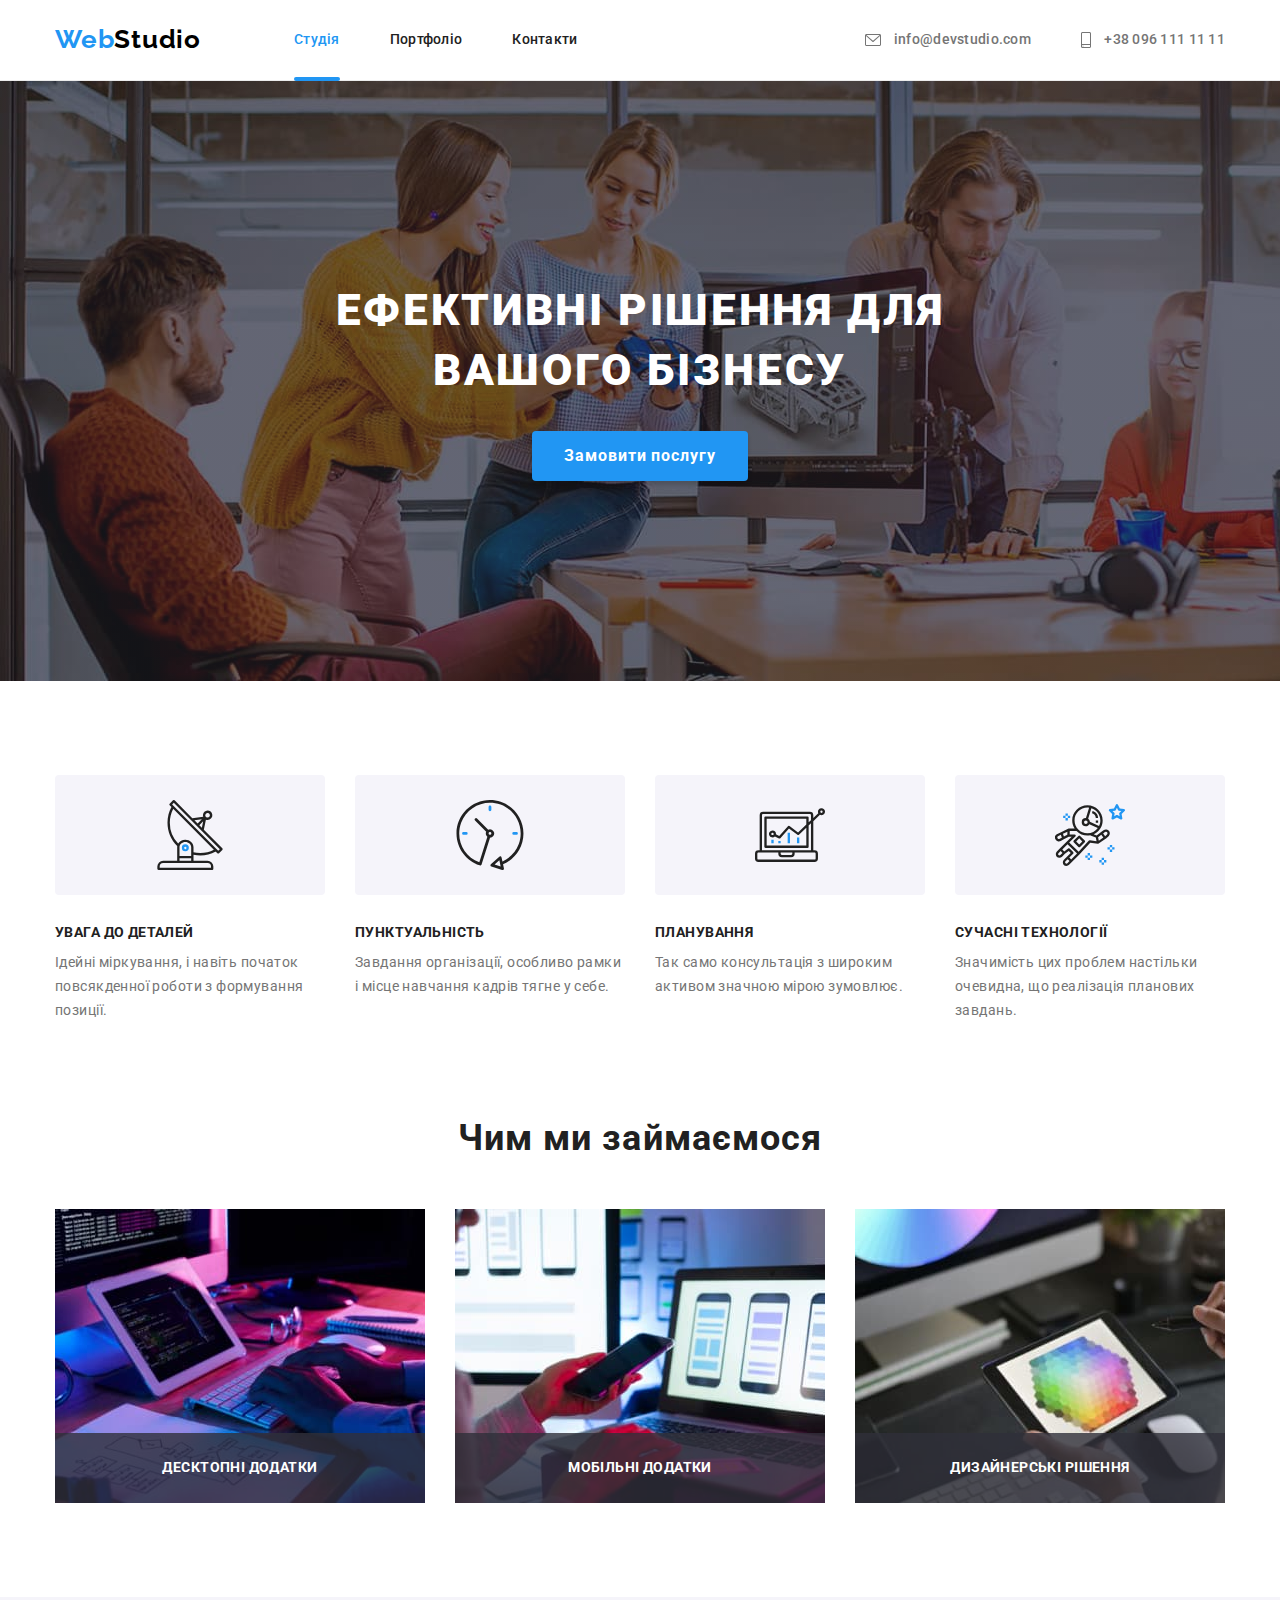
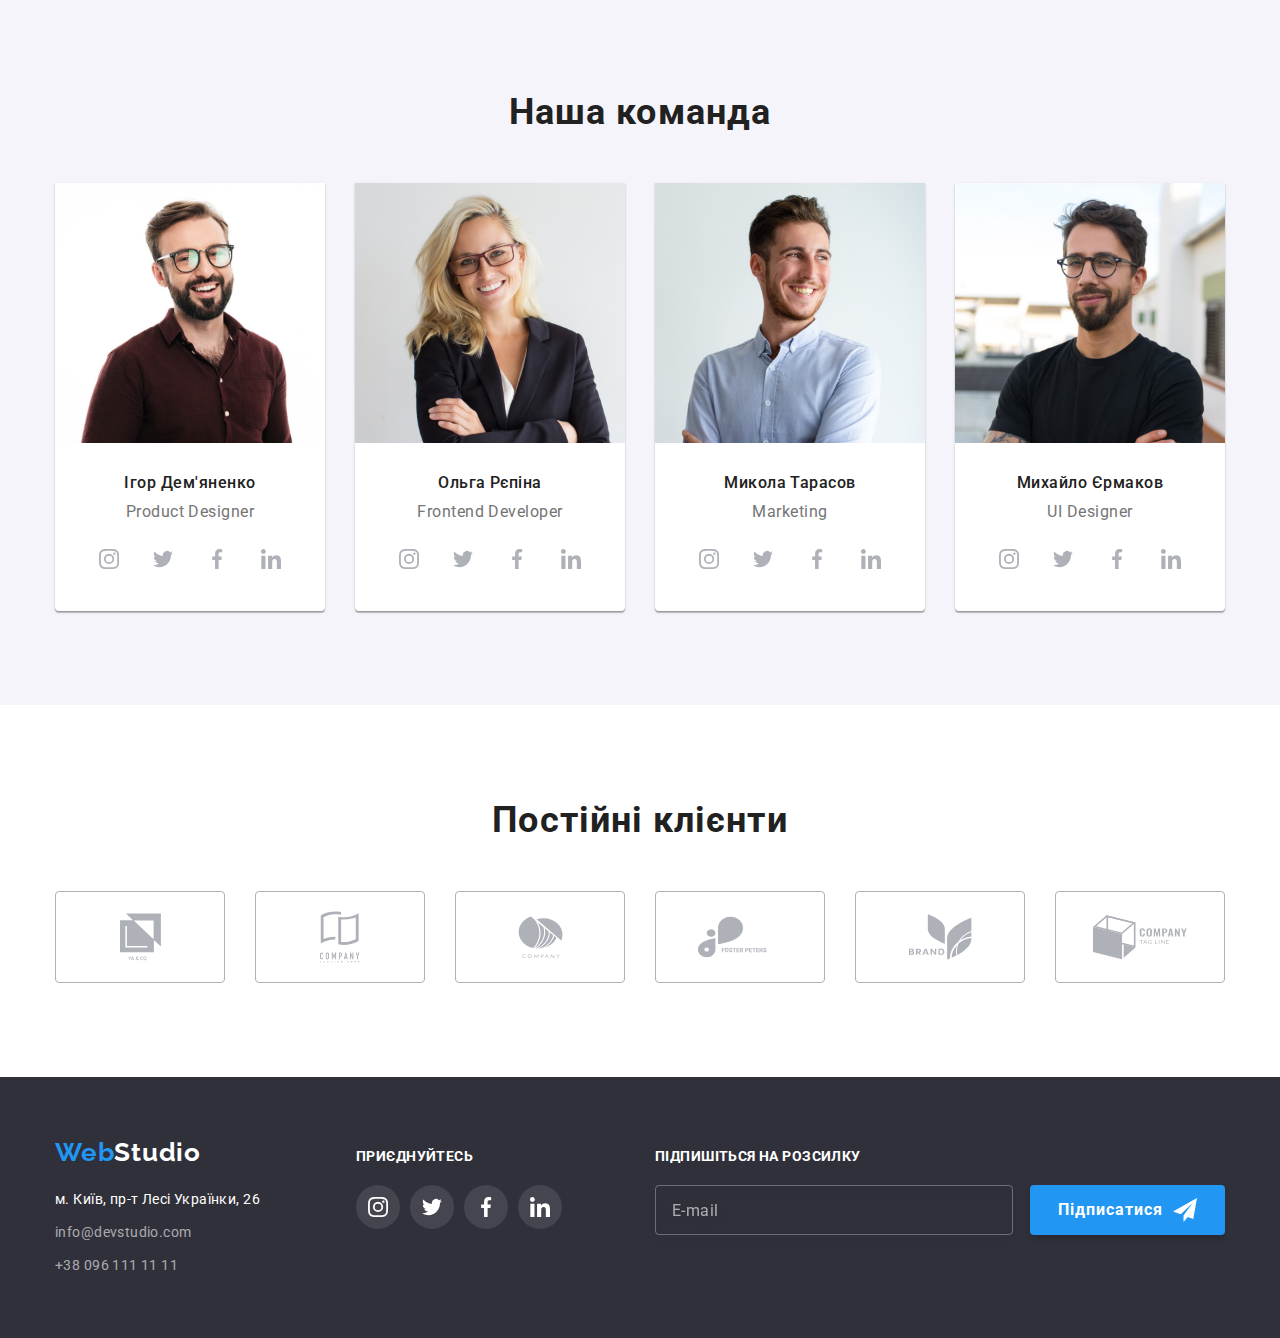
==== index.html @ 767d123f "change html and css with bem" ====
<!DOCTYPE html>
<html lang="uk">

<head>
    <meta charset="UTF-8">
    <meta http-equiv="X-UA-Compatible" content="IE=edge">
    <meta name="viewport" content="width=device-width, initial-scale=1.0">
    <title>WebStudio</title>
    <link rel="preconnect" href="https://fonts.googleapis.com">
    <link rel="preconnect" href="https://fonts.gstatic.com" crossorigin>
    <link href="https://fonts.googleapis.com/css2?family=Raleway:wght@700&family=Roboto:wght@400;500;700;900&display=swap"
        rel="stylesheet">
    <link rel="stylesheet" href="https://cdnjs.cloudflare.com/ajax/libs/modern-normalize/1.1.0/modern-normalize.css">
    <link rel="stylesheet" href="./css/styles.css">

</head>

<body>
    <header class="header">
        <div class="container conteiner--nav">
            <!--Логотип та інша навігація-->
            <nav class="site-nav">
                <a class="logo logo--header" href="./index.html"><span class="logo__part">Web</span>Studio</a>
                <ul class="site-nav__list">
                    <li class="site-nav__item"><a class="site-nav__link current" href="./index.html">Студія</a></li>
                    <li class="site-nav__item"><a class="site-nav__link" href="./portfolio.html">Портфоліо</a></li>
                    <li class="site-nav__item"><a class="site-nav__link" href="#">Контакти</a></li>
                </ul>
            </nav>
            <!--Контакти-->
            <ul class="contacts">
                <li class="contacts__item">
                    <a class="contacts__link" href="mailto:info@devstudio.com">
                        <svg class="contacts__icon" width="16" height="12">
                            <use href="./images/icons.svg#icon-envelope"></use>
                        </svg>
                        info@devstudio.com
                    </a>
                </li>
                <li class="contacts__item">
                    <a class="contacts__link" href="tel:+380961111111">
                        <svg class="contacts__icon" width="10px" height="16px">
                            <use href="./images/icons.svg#icon-smartphone"></use>
                        </svg>
                        +38 096 111 11 11
                    </a>
                </li>
            </ul>
        </div>
    </header>
    <main>
        <!--Герой-->
        <div class="overlay">
            <section class="section section--hero">
                <h1 class="hero__title">Ефективні рішення для вашого бізнесу</h1>
                <button class="button" type="button" data-modal-open>Замовити послугу</button>
            </section>
        </div>
        <!--Переваги компанії-->
        <section class="section section--feature">
            <!--Заголовок секції приховати в CSS-->
            <div class="container">
                <h2 class="visually-hidden">Переваги компанії</h2>
                <ul class="feature__list">
                    <li class="feature__item">
                        <div class="feature__icon">
                            <svg width="70" height="70">
                                <use href="./images/icons.svg#icon-antenna"></use>
                            </svg>
                        </div>
                        <div class="feature__content">
                            <h3 class="feature__title">УВАГА ДО ДЕТАЛЕЙ</h3>
                            <p class="feature__discription">Ідейні міркування, і навіть початок повсякденної роботи з формування позиції.</p>
                        </div>
                    </li>
                    <li class="feature__item">
                        <div class="feature__icon">
                            <svg width="70" height="70">
                                <use href="./images/icons.svg#icon-clock"></use>
                            </svg>
                        </div>
                        <div class="feature__content">
                            <h3 class="feature__title">ПУНКТУАЛЬНІСТЬ</h3>
                            <p class="feature__discription">Завдання організації, особливо рамки і місце навчання кадрів тягне у себе.</p>
                        </div>
                    </li>
                    <li class="feature__item">
                        <div class="feature__icon">
                            <svg width="70" height="70">
                                <use href="./images/icons.svg#icon-diagram"></use>
                            </svg>
                        </div>
                        <div class="feature__content">
                            <h3 class="feature__title">ПЛАНУВАННЯ</h3>
                            <p class="feature__discription">Так само консультація з широким активом значною мірою зумовлює.</p>
                        </div>
                    </li>
                    <li class="feature__item">
                        <div class="feature__icon">
                            <svg width="70" height="70">
                                <use href="./images/icons.svg#icon-astronaut"></use>
                            </svg>
                        </div>
                        <div class="feature__content">
                            <h3 class="feature__title">СУЧАСНІ ТЕХНОЛОГІЇ</h3>
                            <p class="feature__discription">Значимість цих проблем настільки очевидна, що реалізація планових завдань.</p>
                        </div>
                    </li>
                </ul> 
            </div>
        </section>
        <!--Чим ми займаємося-->
        <section class="section section--work">
            <div class="container">
                <h2 class="work__title">Чим ми займаємося</h2>
                <ul class="work__list">
                    <li class="work__item">
                        <div class="work__thumb">
                            <img src="./images/desktop.jpg" alt="Екран компьютера" width="370">
                            <p class="work__about">Десктопні додатки</p>
                        </div>   
                    </li>
                    <li class="work__item">
                        <div class="work__thumb">
                            <img src="./images/mobilescreen.jpg" alt="Екрани мобільних телефонів" width="370">
                            <p class="work__about">Мобільні додатки</p>
                        </div>
                    </li>
                    <li class="work__item">
                        <div class="work__thumb">
                            <img src="./images/colorscreen.jpg" alt="Палітра кольорів на екрані" width="370">
                            <p class="work__about">Дизайнерські рішення</p>
                        </div>
                    </li>
                </ul>
            </div>
        </section>
        <!--Наша команда-->
        <section class="section section--team">
            <div class="container">
                <h2 class="team__title">Наша команда</h2>
                <ul class="team__list">
                    <li class="team__item">
                        <img src="./images/photo1.jpg" alt="Фото дизайнера продукту Ігоря Дем'яненка" width="270">
                        <div class="team__wrapper">
                            <h3 class="team__name">Ігор Дем'яненко</h3>
                            <p class="team__position" lang="en">Product Designer</p>
                            <ul class="icon__list">
                                <li>
                                    <a class="icon__network" href="#" target="_blank" rel="noopener nofollow noreferrer" aria-label="Інстаграм">
                                        <svg width="20" height="20">
                                            <use href="./images/icons.svg#icon-instagram"></use>
                                        </svg>
                                    </a>
                                </li>
                                <li>
                                    <a class="icon__network" href="#" target="_blank" rel="noopener nofollow noreferrer" aria-label="Твітер">
                                        <svg width="20" height="20">
                                            <use href="./images/icons.svg#icon-twitter"></use>
                                        </svg>
                                    </a>
                                </li>
                                <li>
                                    <a class="icon__network" href="#" target="_blank" rel="noopener nofollow noreferrer" aria-label="Фейсбук">
                                        <svg width="20" height="20">
                                            <use href="./images/icons.svg#icon-facebook"></use>
                                        </svg>
                                    </a>
                                </li>
                                <li>
                                    <a class="icon__network" href="#" target="_blank" rel="noopener nofollow noreferrer" aria-label="Лінкедін">
                                        <svg width="20" height="20">
                                            <use href="./images/icons.svg#icon-linkedin"></use>
                                        </svg>
                                    </a>
                                </li>
                            </ul>
                        </div>
                    </li>
                    <li class="team__item">
                        <img src="./images/photo2.jpg" alt="Фото фронтенд розробника Ольги Рєпіної " width="270">
                        <div class="team__wrapper">
                            <h3 class="team__name">Ольга Рєпіна</h3>
                            <p class="team__position" lang="en">Frontend Developer</p>
                            <ul class="icon__list">
                                <li>
                                    <a class="icon__network" href="#" target="_blank" rel="noopener nofollow noreferrer" aria-label="Інстаграм">
                                        <svg width="20" height="20">
                                            <use href="./images/icons.svg#icon-instagram"></use>
                                        </svg>
                                    </a>
                                </li>
                                <li>
                                    <a class="icon__network" href="#" target="_blank" rel="noopener nofollow noreferrer" aria-label="Твітер">
                                        <svg width="20" height="20">
                                            <use href="./images/icons.svg#icon-twitter"></use>
                                        </svg>
                                    </a>
                                </li>
                                <li>
                                    <a class="icon__network" href="#" target="_blank" rel="noopener nofollow noreferrer" aria-label="Фейсбук">
                                        <svg width="20" height="20">
                                            <use href="./images/icons.svg#icon-facebook"></use>
                                        </svg>
                                    </a>
                                </li>
                                <li>
                                    <a class="icon__network" href="#" target="_blank" rel="noopener nofollow noreferrer" aria-label="Лінкедін">
                                        <svg width="20" height="20">
                                            <use href="./images/icons.svg#icon-linkedin"></use>
                                        </svg>
                                    </a>
                                </li>
                            </ul>
                        </div>
                    </li>
                    <li class="team__item">
                        <img src="./images/photo3.jpg" alt="Фото спеціаліста з маркетингу Миколи Тарасова" width="270">
                        <div class="team__wrapper">
                            <h3 class="team__name">Микола Тарасов</h3>
                            <p class="team__position" lang="en">Marketing</p>
                            <ul class="icon__list">
                                <li>
                                    <a class="icon__network" href="#" target="_blank" rel="noopener nofollow noreferrer" aria-label="Інстаграм">
                                        <svg width="20" height="20">
                                            <use href="./images/icons.svg#icon-instagram"></use>
                                        </svg>
                                    </a>
                                </li>
                                <li>
                                    <a class="icon__network" href="#" target="_blank" rel="noopener nofollow noreferrer" aria-label="Твітер">
                                        <svg width="20" height="20">
                                            <use href="./images/icons.svg#icon-twitter"></use>
                                        </svg>
                                    </a>
                                </li>
                                <li>
                                    <a class="icon__network" href="#" target="_blank" rel="noopener nofollow noreferrer" aria-label="Фейсбук">
                                        <svg width="20" height="20">
                                            <use href="./images/icons.svg#icon-facebook"></use>
                                        </svg>
                                    </a>
                                </li>
                                <li>
                                    <a class="icon__network" href="#" target="_blank" rel="noopener nofollow noreferrer" aria-label="Лінкедін">
                                        <svg width="20" height="20">
                                            <use href="./images/icons.svg#icon-linkedin"></use>
                                        </svg>
                                    </a>
                                </li>
                            </ul>
                        </div>
                    </li>
                    <li class="team__item">
                        <img src="./images/photo4.jpg" alt="Фото дизайнера інтерфейсів Михайла Єрмака" width="270">
                        <div class="team__wrapper">
                            <h3 class="team__name">Михайло Єрмаков</h3>
                            <p class="team__position" lang="en">UI Designer</p>
                            <ul class="icon__list">
                                <li>
                                    <a class="icon__network" href="#" target="_blank" rel="noopener nofollow noreferrer" aria-label="Інстаграм">
                                        <svg width="20" height="20">
                                            <use href="./images/icons.svg#icon-instagram"></use>
                                        </svg>
                                    </a>
                                </li>
                                <li>
                                    <a class="icon__network" href="#" target="_blank" rel="noopener nofollow noreferrer" aria-label="Твітер">
                                        <svg width="20" height="20">
                                            <use href="./images/icons.svg#icon-twitter"></use>
                                        </svg>
                                    </a>
                                </li>
                                <li>
                                    <a class="icon__network" href="#" target="_blank" rel="noopener nofollow noreferrer" aria-label="Фейсбук">
                                        <svg width="20" height="20">
                                            <use href="./images/icons.svg#icon-facebook"></use>
                                        </svg>
                                    </a>
                                </li>
                                <li>
                                    <a class="icon__network" href="#" target="_blank" rel="noopener nofollow noreferrer" aria-label="Лінкедін">
                                        <svg width="20" height="20">
                                            <use href="./images/icons.svg#icon-linkedin"></use>
                                        </svg>
                                    </a>
                                </li>
                            </ul>
                        </div>
                    </li>
                </ul>
            </div>
        </section>
        <!-- Постійні клієнти -->
        <section class="section section--clients">
            <div class="container">
                <h2 class="client__title">Постійні клієнти</h2>
                <ul class="client__list">
                    <li class="client__logo">
                        <a class="client__icon" href="#" target="_blank" rel="noopener nofollow noreferrer" aria-label="Посилання на сайт компанії-клієнта">
                            <svg width="41" height="60">
                                <use href="./images/icons.svg#icon-logo1"></use>
                            </svg>
                        </a>
                    </li>
                    <li>
                        <a class="client__icon" href="#" target="_blank" rel="noopener nofollow noreferrer" aria-label="Посилання на сайт компанії-клієнта">
                            <svg width="40" height="60">
                                <use href="./images/icons.svg#icon-logo2"></use>
                            </svg>
                        </a>
                    </li>
                    <li>
                        <a class="client__icon" href="#" target="_blank" rel="noopener nofollow noreferrer" aria-label="Посилання на сайт компанії-клієнта">
                            <svg width="45" height="60">
                                <use href="./images/icons.svg#icon-logo3"></use>
                            </svg>
                        </a>
                    </li>
                    <li>
                        <a class="client__icon" href="#" target="_blank" rel="noopener nofollow noreferrer" aria-label="Посилання на сайт компанії-клієнта">
                            <svg width="85" height="60">
                                <use href="./images/icons.svg#icon-logo4"></use>
                            </svg>
                        </a>
                    </li>
                    <li>
                        <a class="client__icon" href="#" target="_blank" rel="noopener nofollow noreferrer" aria-label="Посилання на сайт компанії-клієнта">
                            <svg width="63" height="60">
                                <use href="./images/icons.svg#icon-logo5"></use>
                            </svg>
                        </a>
                    </li>
                    <li>
                        <a class="client__icon" href="#" target="_blank" rel="noopener nofollow noreferrer" aria-label="Посилання на сайт компанії-клієнта">
                            <svg width="94" height="60">
                                <use href="./images/icons.svg#icon-logo6"></use>
                            </svg>
                        </a>
                    </li>
                </ul>
            </div>
        </section>
    </main>
    <!-- Футер -->
    <footer class="footer">
        <div class="container">
            <div class="footer__content">
                <div class="footer__location">
                    <!--Логотип-->
                    <a class="logo logo--footer" href="./index.html"><span class="logo__part">Web</span>Studio</a>
                    <!--Адреса та контакти-->
                    <address class="address">
                    <ul class="address__list">
                        <li class="address__item">
                            <a class="address__map" href="https://goo.gl/maps/7AguyPVc6TsrLXyr5" target="_blank"
                                rel="noopener nofollow noreferrer">м. Київ, пр-т Лесі Українки, 26</a>
                        </li>
                        <li class="address__item">
                            <a class="address__contact" href="mailto:info@devstudio.com">info@devstudio.com</a>
                        </li>
                        <li class="address__item">
                            <a class="address__contact" href="tel:+380961111111">+38 096 111 11 11</a>
                        </li>
                    </ul>
                    </address> 
                </div>
                <div class="action">
                    <b class="action__title">приєднуйтесь</b>
                    <ul class="icon__list">
                        <li>
                            <a class="icon__network icon__network--footer" href="#" target="_blank" rel="noopener nofollow noreferrer" aria-label="Інстаграм">
                                <svg width="20px" height="20px">
                                    <use href="./images/icons.svg#icon-instagram"></use>
                                </svg>
                            </a>
                        </li>
                        <li>
                            <a class="icon__network icon__network--footer" href="#" target="_blank" rel="noopener nofollow noreferrer" aria-label="Твітер">
                                <svg width="20px" height="20px">
                                    <use href="./images/icons.svg#icon-twitter"></use>
                                </svg>
                            </a>
                        </li>
                        <li>
                            <a class="icon__network icon__network--footer" href="#" target="_blank" rel="noopener nofollow noreferrer" aria-label="Фейсбук">
                                <svg width="20px" height="20px">
                                    <use href="./images/icons.svg#icon-facebook"></use>
                                </svg>
                            </a>
                        </li>
                        <li>
                            <a class="icon__network icon__network--footer" href="#" target="_blank" rel="noopener nofollow noreferrer" aria-label="Лінкедін">
                                <svg width="20px" height="20px">
                                    <use href="./images/icons.svg#icon-linkedin"></use>
                                </svg>
                            </a>
                        </li>
                    </ul>
                </div> 
                <div>
                    <form class="form">
                        <label class="form__label" for="mail">Підпишіться на розсилку</label>
                        <input class="form__input" id="mail" type="mail" name="mail" placeholder="E-mail">
                        <button class="button button--pic" type="submit">Підписатися</button> 
                    </form>
                </div>
            </div>        
        </div>
    </footer>
    <!-- Модальне вікно -->
    <div class="backdrop is-hidden" data-modal>
        <div class="modal">
            <button class="modal__close" aria-label="Закрити вікно" data-modal-close>
                <svg width="18" height="18">
                    <use href="./images/icons.svg#icon-close"></use>
                </svg>
            </button>
            <form class="form__modal">
                <div class="form__group" role="application" aria-labelledby="contact-details-head">
                    <b class="form__title" id="contact-details-head">Залиште свої дані, ми вам передзвонимо</b>
                    <label class="form__marker">Ім'я
                        <input class="form__entry" type="text" name="name">
                        <svg class="form__icon" width="18" height="18">
                            <use href="./images/icons.svg#icon-person"></use>
                        </svg>
                    </label>
                    <label class="form__marker">Телефон
                        <input class="form__entry" type="tel" name="tel"> 
                        <svg class="form__icon" width="18" height="18">
                            <use href="./images/icons.svg#icon-phone"></use>
                        </svg>
                    </label>
                    <label class="form__marker">Пошта
                        <input class="form__entry" type="mail" name="email"> 
                        <svg class="form__icon" width="18" height="18">
                            <use href="./images/icons.svg#icon-email"></use>
                        </svg>
                    </label>                    
                    <label class="form__marker">Коментар
                        <textarea class="form__textarea" type="text" name="message" rows="7" resize="none" placeholder="Введіть текст"></textarea>
                    </label>            
                </div>
                <label class="checkbox__label">
                    <input class="checkbox visually-hidden" type="checkbox" name="concent" value="Погоджуюся з розсилкою та приймаю Умови договору">
                    <span class="checkbox__icon">
                        <svg width="16" height="15">
                            <use href="./images/icons.svg#icon-check"></use>
                        </svg>
                    </span>
                    Погоджуюся з розсилкою та приймаю <a class="checkbox-link" href="#"> Умови договору</a>
                </label>
                <button class="button button--send" type="submit">Відправити</button>
            </form>
        </div>
    </div>
    <!-- Скрипт для модального вікна -->
    <script src="./modal.js"></script>
</body>
</html>
---- css/styles.css ----
:root {
    --primary-bg-color: #FFFFFF;
    --secondary-bg-color: #F5F4FA;
    --hero-bg-color: #C4C4C4;
    --prymary-text-color: #212121;
    --secondary-text-color: #757575;
    --accent-color: #2196F3;
    --button-hover-color: #188CE8;
    --border-line: #ECECEC;
    --border-line-portfolio: #EEEEEE;
    --icon-color: #AFB1B8;
    --logo-accent: #000000;
    --footer-bg-color: #2F303A;
    --project-grid-gap: 30px;
    --cubic-bezier: cubic-bezier(0.4, 0, 0.2, 1);
}

body {
    font-family: "Roboto", "Montserrat", "Open Sans", sans-serif;
    color: var(--prymary-text-color);
    background-color: var(--primary-bg-color);
}

h1,
h2,
h3,
h4,
h5,
h6,
p,
ul {
    margin: 0;
}

ul {
    padding-left: 0;
}

img {
    display: block;
    max-width: 100%;
}

.header {
    border-bottom: 1px solid var(--border-line);
}

.container {
    width: 1200px;
    margin: 0 auto;
    padding-left: 15px;
    padding-right: 15px;
}

/* Хедер */
.conteiner--nav {
    display: flex;
    align-items: center;
}

.logo {
    text-decoration: none;
    font-family: "Raleway";
    font-weight: 700;
    font-size: 26px;
    line-height: 1.19;
    letter-spacing: 0.03em;
    color: var(--logo-accent);
}

.logo__part {
    color: var(--accent-color);
}

.logo--header {
    padding-top: 24px;
    padding-bottom: 25px;
}

/* Навігація хедер */
.site-nav {
    display: flex;
} 

.site-nav__list, 
.contacts {
    display: flex;
    list-style: none;
    column-gap: 50px;
}

.site-nav__list {
    margin-left: 93px;
}

.site-nav__link,
.contacts__link {
    display: block;
    padding: 32px 0;
    text-decoration: none;
    font-weight: 500;
    font-size: 14px;
    line-height: 1.14;
    letter-spacing: 0.02em;
    color: var(--prymary-text-color);
    transition: fill 250ms var(--cubic-bezier), 
        color 250ms var(--cubic-bezier);
}

.current {
    position: relative;
    color: var(--accent-color);
}

.site-nav__link.current::after {
    display: inline-block;
    content: " ";
    position: absolute;
    bottom: 0;
    left: 0;
    width: 100%;
    height: 4px;
    background: #2196F3;
    border-radius: 2px;
    transform: translateY(1px);
}

/* Контакти хедер */
.contacts__link {
    fill: var(--secondary-text-color);
    color: var(--secondary-text-color);
}

.contacts {
    margin-left: auto;
}

.site-nav__link:hover,
.site-nav__link:focus {
    color: var(--accent-color);
}

.contacts__icon {
    color: currentColor;
    vertical-align: middle;
    margin-right: 10px;
}

.contacts__link:hover,
.contacts__link:focus {
    fill: var(--accent-color);
    color: var(--accent-color);
}

/* Герой */
.section {
    padding: 94px 0;
}

.section--hero {
    padding: 200px 0;
    text-align: center;
}

.overlay {
    max-width: 1600px;
    height: 600px;
    margin-left: auto;
    margin-right: auto;
    background-color: var(--hero-bg-color);
    background-image: linear-gradient(rgb(47, 48, 58, 0.4), rgb(47, 48, 58, 0.4)),
        url(../images/heroimg.jpg);
}

.hero__title {
    width: 696px;
    margin-left: auto;
    margin-right: auto;
    margin-bottom: 30px;
    font-weight: 900;
    font-size: 44px;
    line-height: 1.36;
    letter-spacing: 0.06em;
    text-transform: uppercase;
    color: var(--primary-bg-color);
}

.button {
    padding: 10px 32px;
    border-radius: 4px;
    font-weight: 700;
    font-size: 16px;
    line-height: 1.88;
    letter-spacing: 0.06em;
    color: var(--primary-bg-color);
    background-color: var(--accent-color);
    box-shadow: 0px 4px 4px rgba(0, 0, 0, 0.15);
    border: transparent;
    cursor: pointer;
    transition: background-color 250ms var(--cubic-bezier);
}

.button:hover,
.button:focus {
    background-color: var(--button-hover-color);
}

/* Переваги компанії */
.section--feature {
    padding-bottom: calc(94px/2);
}

.visually-hidden {
    position: absolute;
    width: 1px;
    height: 1px;
    margin: -1px;
    border: 0;
    padding: 0;
    clip: rect (0 0 0 0);
    overflow: hidden;
}

.feature__icon {
    display: flex;
    align-items: center;
    justify-content: center;
    width: 270px;
    height: 120px;
    background-color: var(--secondary-bg-color);
    border-radius: 4px;
}

.feature__list,
.work__list,
.team__list {
    display: flex;
    list-style: none;
    gap: var(--project-grid-gap);
}

.feature__content {
    padding-top: 30px ;
}

.feature__item {
    flex-basis: calc((100%-90px)/4);
}

.feature__title {
    margin-bottom: 10px;
    font-size: 14px;
    line-height: 1.14;
    letter-spacing: 0.03em;
    text-transform: uppercase;
    color: var(--prymary-text-color);
}

.feature__discription {
    font-size: 14px;
    line-height: 1.71;
    letter-spacing: 0.03em;
    color: var(--secondary-text-color);
}

/* Чим ми займаємося */
.section--work {
    padding-top: calc(94px/2);
}

.work__title,
.team__title {
    margin-bottom: 50px;
    font-size: 36px;
    line-height: 1.17;
    text-align: center;
    letter-spacing: 0.03em;
    color: var(--prymary-text-color);
}

.work__thumb {
    width: 370px;
    height: 294px;
    position: relative;
}

.work__about {
    position: absolute;
    width: 370px;
    height: 70px;
    bottom: 0;
    left: 0;
    text-align: center;
    padding: 27px 10px;
    font-weight: 700;
    font-size: 14px;
    line-height: 1.14;
    text-align: center;
    letter-spacing: 0.03em;
    text-transform: uppercase;
    color: var(--primary-bg-color);
    background-color: rgba(47, 48, 58, 0.8);
}

/* Наша команда */
.section--team {
    background-color: var(--secondary-bg-color);
}

.team__item {
    text-align: center;
    background: var(--primary-bg-color);
    box-shadow: 0px 1px 3px rgba(0, 0, 0, 0.12), 
        0px 1px 1px rgba(0, 0, 0, 0.14), 
        0px 2px 1px rgba(0, 0, 0, 0.2);
    border-radius: 0px 0px 4px 4px;
}

.team__wrapper {
    padding: 30px 32px;
}
.team__list {
    flex-wrap: wrap;
}
.team__name {
    margin-bottom: 10px;
    font-weight: 500;
    font-size: 16px;
    line-height: 1.19;
    letter-spacing: 0.03em;
    color: var(--prymary-text-color);
}

.team__position {
    margin-bottom: 16px;
    font-size: 16px;
    line-height: 1.19;
    letter-spacing: 0.03em;
    color: var(--secondary-text-color);
}

.icon__list {
    list-style: none;
    display: flex;
    gap: 10px;
}

.icon__network {
    display: flex;
    align-items: center;
    justify-content: center;
    width: 44px;
    height: 44px;
    border-radius: 50%;  
    fill: var(--icon-color);
    transition: background-color 250ms var(--cubic-bezier), 
        fill 250ms var(--cubic-bezier);
} 

.icon__network:hover,
.icon__network:focus {
    background-color: var(--accent-color);
    fill: var(--primary-bg-color);
}

/* Постійні клієнти */
.client__title {
    margin-bottom: 50px;
    font-size: 36px;
    line-height: 1.17;
    text-align: center;
    letter-spacing: 0.03em;
    color: var(--prymary-text-color);
}

.client__list {
    list-style: none;
    display: flex;
    gap: 30px;
}

.client__icon {
    display: flex;
    align-items: center;
    justify-content: center;
    width: 170px;
    height: 92px;
    border: 1px solid var(--icon-color);
    border-radius: 4px;
    fill: var(--icon-color);
    transition: fill 250ms var(--cubic-bezier),
         border 250ms var(--cubic-bezier);
}

.client__icon:hover,
.client__icon:focus {
    fill: var(--accent-color);
    border: 1px solid var(--accent-color);
}

/* Футер */
.footer {
    padding: 60px 0;
    background-color: var(--footer-bg-color);
}

.footer__content {
    display: flex;
    align-items: baseline;
}

.footer__location {
    width: 231px;
}

.logo--footer {
    color: var(--primary-bg-color);
}

.address {
    margin-top: 20px;
}

.address__list {
    list-style: none;
}

.address__map,
.address__contact {
    font-size: 14px;
    line-height: 1.71;
    letter-spacing: 0.03em;
    text-decoration: none;
    font-style: normal;
}

.address__map {
    color: var(--primary-bg-color);
    transition: color 250ms var(--cubic-bezier);
}

.address__item:not(:first-child) {
    margin-top: 9px;
}

.address__contact {
    color: rgba(255, 255, 255, 0.6);
    transition: color 250ms var(--cubic-bezier);
}

.address__map:hover,
.address__map:focus,
.address__contact:hover,
.address__contact:focus {
    color: var(--accent-color);
}

.action {
    margin-left: 70px;
    margin-right: 93px;
} 

.action__title {
    display: block;
    margin-bottom: 20px;
    font-size: 14px;
    line-height: 1.14;
    letter-spacing: 0.03em;
    text-transform: uppercase;
    color: var(--primary-bg-color);
}

.form {
    width: 570px;
    position: relative;
}

.form__label {
    display: block;
    margin-bottom: 20px;
    font-weight: 700;
    font-size: 14px;
    line-height: 1.14;
    letter-spacing: 0.03em;
    text-transform: uppercase;
    color: var(--primary-bg-color); 
}

.form__input {
    width: 358px;
    height: 50px;
    padding: 15px 0 15px 16px;
    border: 1px solid rgba(255, 255, 255, 0.3);
    filter: drop-shadow(0px 4px 4px rgba(0, 0, 0, 0.15));
    border-radius: 4px;
    background-color: transparent;
    transition: border-color 250ms linear;
}

.form__input:hover,
.form__input:focus {
    border-color: var(--accent-color);
}

.form__input::placeholder {
    display: flex;
    align-items: center;
    font-size: 16px;
    line-height: 1.25;
    letter-spacing: 0.03em;
    color: rgba(255, 255, 255, 0.6);
}

.form__input:focus {
    color: var(--primary-bg-color);
    outline: var(--accent-color);
    padding-left: 16px;
    font-size: 16px;
    line-height: 1.25;
    letter-spacing: 0.03em;
}

.button--pic {
    position: absolute;
    bottom: 0;
    right: 0; 
    display: flex;
    align-items: center;
    text-align: center;
    padding: 10px 28px;
    background-color: var(--accent-color);
    box-shadow: 0px 4px 4px rgba(0, 0, 0, 0.15);
    border-radius: 4px;
    border: transparent;
    font-weight: 700;
    font-size: 16px;
    line-height: 1.88;
    letter-spacing: 0.06em;
    color: var(--primary-bg-color);
    cursor: pointer;
    transition: background-color 250ms var(--cubic-bezier);
}

.button--pic::after {
    content: " ";
    display: inline-block;
    width: 24px;
    height: 24px;
    margin-left: 10px;
    background-image: url(../images/send.svg);
}

.button--pic:hover,
.button--pic:focus {
    background-color: var(--button-hover-color);
}

/* Портфоліо фільтр */
.project__filter {
    display: flex;
    list-style: none;
    justify-content: center;
    margin-bottom: 50px;
    gap: 8px;
}

.button--select {
    padding: 6px 22px;
    font-weight: 500;
    line-height: 1.62;
    letter-spacing: 0.03em;
    color: var(--prymary-text-color);
    background: var(--secondary-bg-color);
    box-shadow: none;
    transition: color 250ms var(--cubic-bezier),
        background-color 250ms var(--cubic-bezier),
        box-shadow 250ms var(--cubic-bezier);
}

.button--select:hover,
.button--select:focus {
    color: var(--primary-bg-color);
    background-color: var(--accent-color);
    box-shadow: 0px 3px 1px rgba(0, 0, 0, 0.1), 
        0px 1px 2px rgba(0, 0, 0, 0.08), 
        0px 2px 2px rgba(0, 0, 0, 0.12);
}

.icon__network--footer {
    display: flex;
    align-items: center;
    justify-content: center;
    width: 44px;
    height: 44px;
    border-radius: 50%;  
    fill: var(--primary-bg-color);
    background-color: rgba(255, 255, 255, 0.1);
    transition: background-color 250ms var(--cubic-bezier);
}

.icon__network--footer:hover,
.icon__network--footer:focus {
    background-color: var(--accent-color);
}

/* Портфоліо картки проектів */
.project__portfolio {
    list-style: none;
    display: flex;
    flex-wrap: wrap;
    gap: var(--project-grid-gap);
}

.project__thumb {
    position: relative;
    overflow: hidden;
}

.project__thumb::before {
    display: block;
    content: " ";
    position: absolute;
    top: 0;
    left: 0;
    width: 100%;
    height: 100%;
    background-color: rgba(33, 150, 243, 0.9);
    opacity: 0;
    transition: opacity 250ms var(--cubic-bezier),
        transform 250ms var(--cubic-bezier);
    transform: translateY(100%); 
}

.project__link:hover .project__thumb::before,
.project__link:focus .project__thumb::before {
    opacity: 1;
    transform: translateY(0);
}

.project__discription {
    position: absolute;
    font-size: 18px;
    line-height: 1.56;
    letter-spacing: 0.03em;
    color: var(--primary-bg-color);
    padding: 63px 24px;
    opacity: 0;
    transform: translateY(100%);  
    transition: opacity 250ms var(--cubic-bezier),
        transform 250ms var(--cubic-bezier)
   
}

.project__link:hover .project__discription,
.project__link:focus .project__discription {
    opacity: 1;
    transform: translateY(0);
}

.project__link {
    display: block;
    text-decoration: none;
    background-color: var(--primary-bg-color);
    transition: box-shadow 250ms var(--cubic-bezier);
}

.project__link:hover,
.project__link:focus {
    box-shadow: 0px 1px 1px rgba(0, 0, 0, 0.12), 
        0px 4px 4px rgba(0, 0, 0, 0.06), 
        1px 4px 6px rgba(0, 0, 0, 0.16);
}

.project__wrapper {
    padding: 20px 24px;
    border-right: 1px solid var(--border-line-portfolio);
    border-bottom: 1px solid var(--border-line-portfolio);
    border-left: 1px solid var(--border-line-portfolio);
} 

.project__name {
    margin-bottom: 4px;
    font-size: 18px;
    line-height: 2;
    letter-spacing: 0.06em;
    color: var(--prymary-text-color);
}

.project__type {
    font-size: 16px;
    line-height: 1.88;
    letter-spacing: 0.03em;
    color: var(--secondary-text-color);
}

/* Модальне вікно */
.backdrop {
    position: fixed;
    top: 0;
    left: 0;
    width: 100%;
    height: 100%;
    background-color: rgba(0, 0, 0, 0.2);
    opacity: 1;
    transition: opacity 250ms var(--cubic-bezier); 
}

.backdrop.is-hidden {
    opacity: 0;
    pointer-events: none;
    visibility: hidden;
}

.modal {
    position: absolute;
    top: 50%;
    left: 50%;
    min-width: 528px;
    min-height: 581px;
    padding: 40px;
    background-color: var(--primary-bg-color);
    box-shadow: 0px 1px 3px rgba(0, 0, 0, 0.12), 
        0px 1px 1px rgba(0, 0, 0, 0.14), 
        0px 2px 1px rgba(0, 0, 0, 0.2);
    border-radius: 4px;
    opacity: 1;  
    transform: translate(-50%, -50%) scale(1.1);
    transition: transform 250ms var(--cubic-bezier),
        opacity 250ms var(--cubic-bezier), 
        visibility 250ms var(--cubic-bezier);
}

.backdrop.is-hidden .modal {
    opacity: 0; 
    transform: translate(-50%, -50%) scale(1);
    visibility: hidden;
}

.modal__close {
    display: flex; 
    align-items: center;
    justify-content: center;
    position: absolute;
    top: 8px;
    right: 8px;
    width: 30px;
    height: 30px;
    border-radius: 50%;
    fill: var(--logo-accent);
    background-color: var(--primary-bg-color);
    border: 1px solid rgba(0, 0, 0, 0.1);
    cursor: pointer;
    transition: fill 250ms var(--cubic-bezier);
}

.modal__close:hover,
.modal__close:focus {
    fill: var(--accent-color)
}

.no-scroll {
    overflow: hidden;
}

.form__modal {
    width: 448px;
    text-align: center;
}

.form__group {
    margin-bottom: 20px;
}

.form__title {
    display: inline-block;
    margin-bottom: 12px;
    font-size: 20px;
    line-height: 23px;
    letter-spacing: 0.03em;
    color: var(--prymary-text-color);
}

.form__marker {
    position: relative;
    display: block;
    text-align: left;
    font-size: 12px;
    line-height: 1.17;
    letter-spacing: 0.01em;
    color: var(--secondary-text-color);
}

.form__marker:not(:last-child) {
    margin-bottom: 10px;
}

.form__marker:last-child {
    margin-bottom: 20px;
}

.form__entry, 
.form__textarea {
    display: block;
    width: 100%;
    padding: 11px 12px;
    border: 1px solid rgba(33, 33, 33, 0.2);
    border-radius: 4px;
    cursor: pointer;
}

.form__entry {
    padding-left: 42px;
    margin-top: 4px;
    transition: border 250ms var(--cubic-bezier);
}

.form__icon {
    position: absolute;
    top: 50%;
    left: 12px;
    transition: fill 250ms var(--cubic-bezier);
}

.form__entry:focus {
    outline: none;
    border: 1px solid var(--accent-color);
}

.form__entry:focus + .form__icon {
    fill: var(--accent-color);
} 

.form__textarea {   
    padding: 12px 16px;
    margin-top: 4px;
    transition: border 250ms var(--cubic-bezier);
    color: currentColor;
    resize: none;
}

.form__textarea:focus {
    outline: none;
    border: 1px solid var(--accent-color);
}

.form__textarea::placeholder {
    font-size: 12px;
    line-height: 1.17;
    letter-spacing: 0.01em;
    color: rgba(117, 117, 117, 0.5);
}

.checkbox {
   appearance: none;
   outline: none;
} 

.checkbox__label {
    position: relative;
    margin-bottom: 30px;
    display: inline-flex;
    align-items: center;
    justify-content: center;
    font-size: 14px;
    line-height: 1.71;
    letter-spacing: 0.03em;
    color: var(--secondary-text-color);
}

.checkbox__link {
    font-size: 14px;
    line-height: 1.71;
    letter-spacing: 0.03em;
    text-decoration-line: underline;
    color: var(--accent-color);
}

.checkbox__icon svg{
    visibility: hidden;
    display: flex;
    align-items: center;
    justify-content: center;
    position: absolute;
    top: 3px;
    left: -13px;
    width: 16px;
    height: 15px;
    border-radius: 2px;
    background-color: var(--accent-color);
    background-size: cover;
} 

.checkbox:focus + .checkbox__icon {
   outline: 2px solid var(--accent-color);
}

.checkbox__icon {
    margin-top: -4px;
    margin-left: -13px;
    margin-right: 7px;
    width: 16px;
    height: 15px;
    border: 2px solid var(--prymary-text-color);
    border-radius: 2px;
    background-color: var(--primary-bg-color);
}

.checkbox:checked + .checkbox__icon svg {
    visibility: visible;
}

.checkbox:checked + .checkbox__icon {
    outline: none;
}

.button--send {
    padding: 10px 52px;
    font-family: 'Roboto';
    font-weight: 700;
    font-size: 16px;
    line-height: 1.88;
    display: inline-block;
    align-items: center;
    text-align: center;
    letter-spacing: 0.06em;
    color: var(--primary-bg-color);
    background-color: var(--accent-color);
    box-shadow: 0px 4px 4px rgba(0, 0, 0, 0.15);
    border-radius: 4px;
    cursor: pointer;
    transition: background-color 250ms var(--cubic-bezier);
}

.button--send:hover,
.button--send:focus {
    background-color: var(--button-hover-color);
}
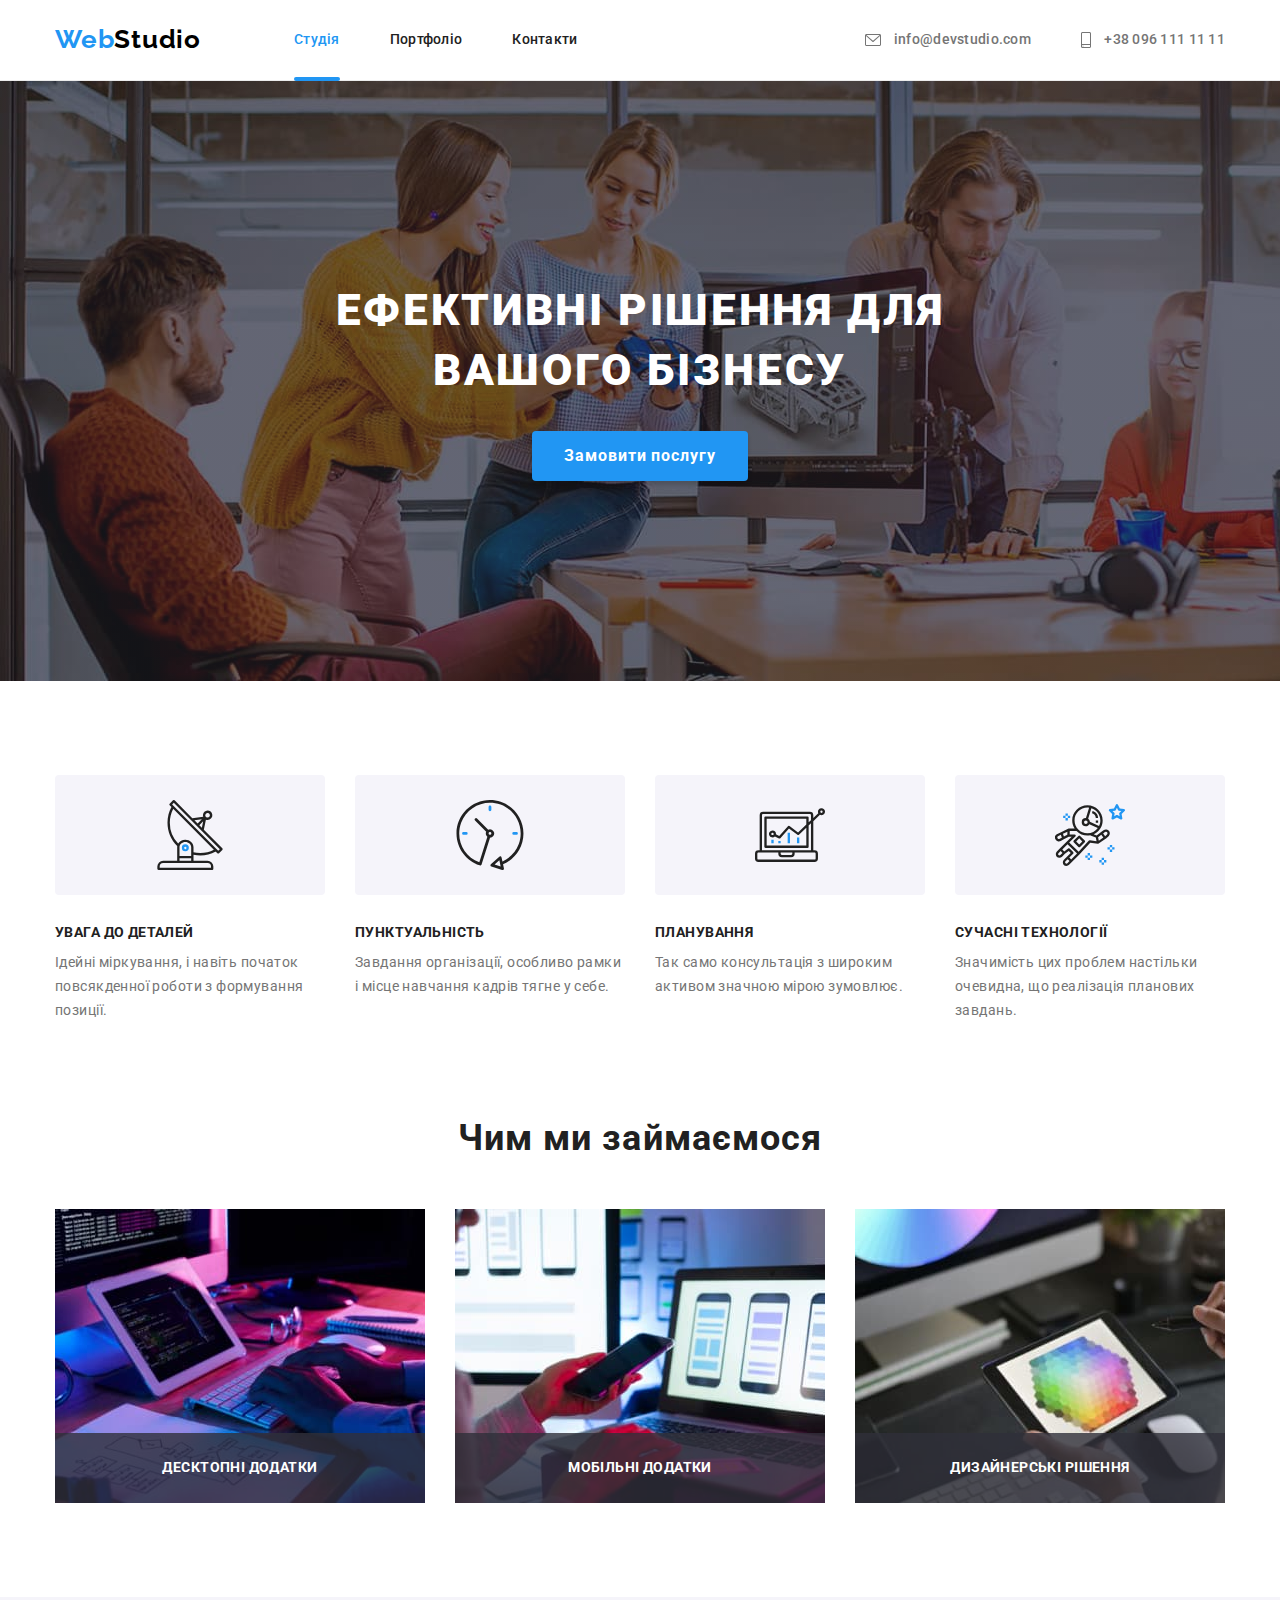
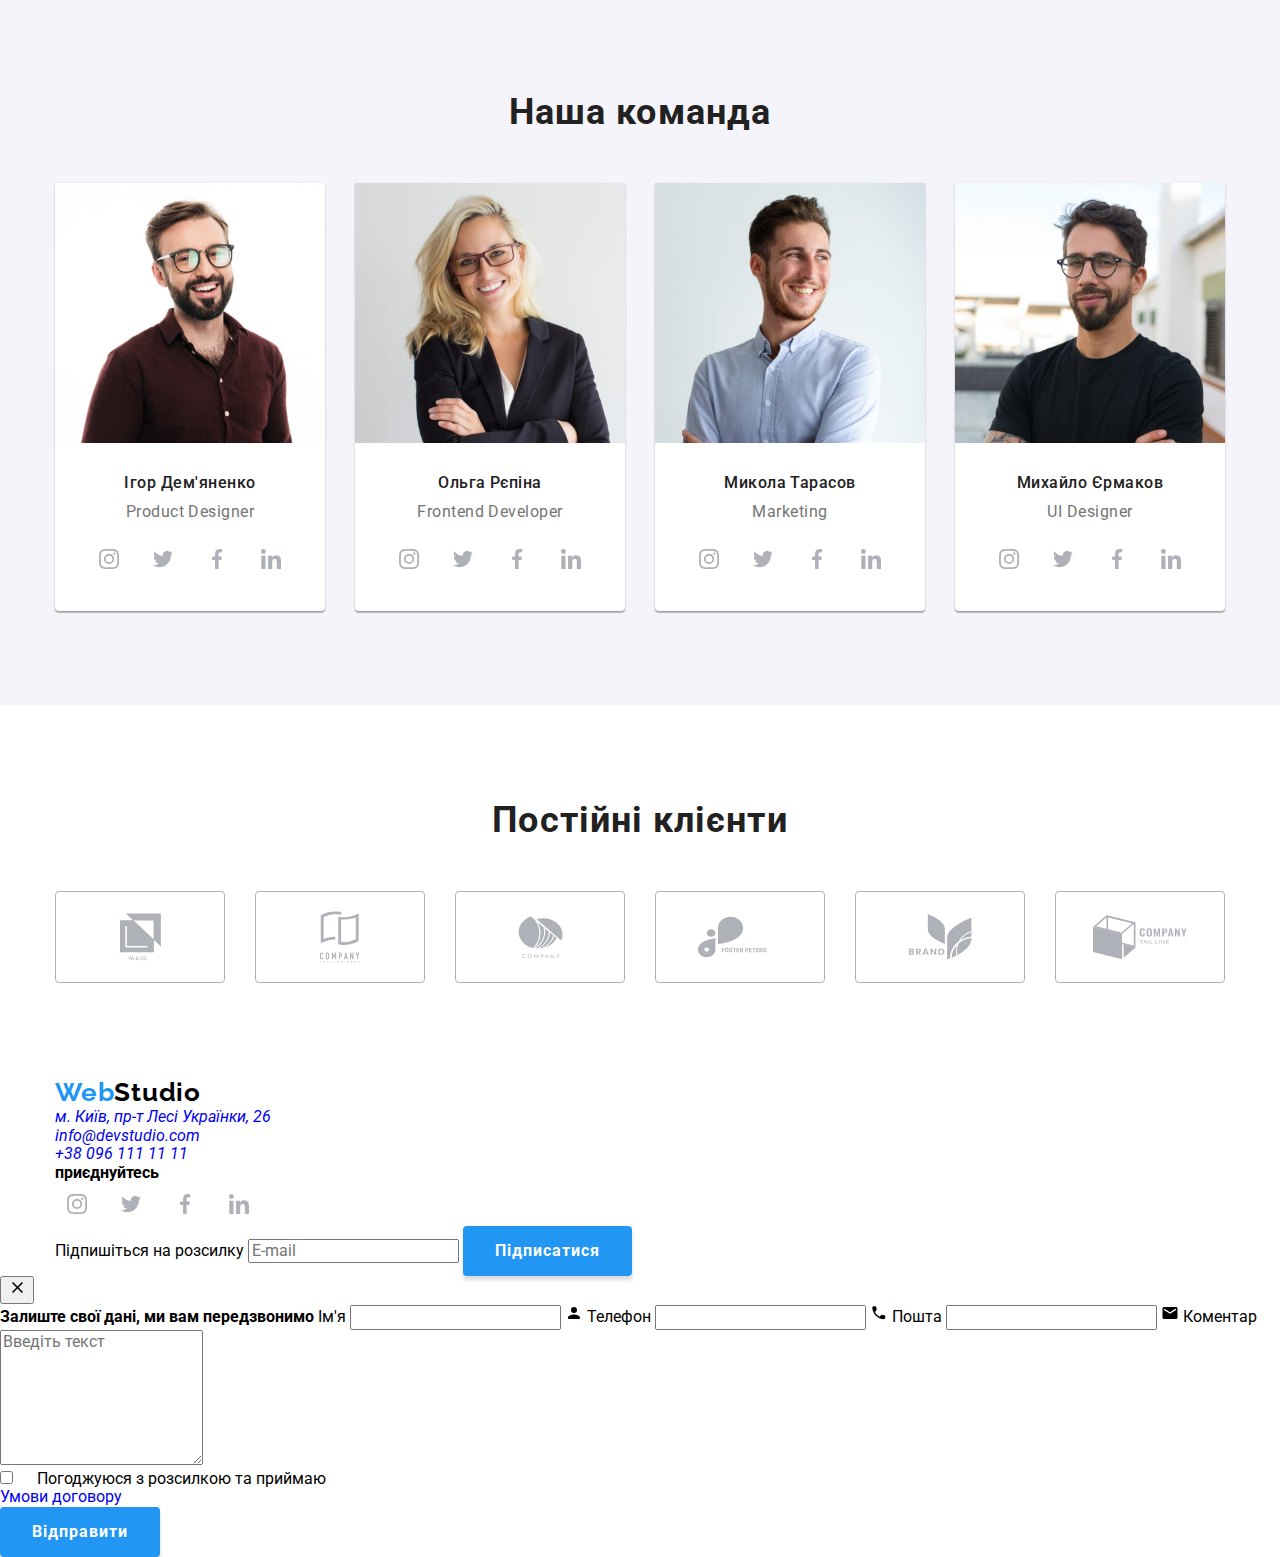
==== commit e7336cd7: "compiled part of scss file" ====
--- a/index.html
+++ b/index.html
@@ -11,13 +11,13 @@
     <link href="https://fonts.googleapis.com/css2?family=Raleway:wght@700&family=Roboto:wght@400;500;700;900&display=swap"
         rel="stylesheet">
     <link rel="stylesheet" href="https://cdnjs.cloudflare.com/ajax/libs/modern-normalize/1.1.0/modern-normalize.css">
-    <link rel="stylesheet" href="./css/styles.css">
+    <link rel="stylesheet" href="./css/main.min.css">
 
 </head>
 
 <body>
     <header class="header">
-        <div class="container conteiner--nav">
+        <div class="container container--nav">
             <!--Логотип та інша навігація-->
             <nav class="site-nav">
                 <a class="logo logo--header" href="./index.html"><span class="logo__part">Web</span>Studio</a>
@@ -60,7 +60,7 @@
         <section class="section section--feature">
             <!--Заголовок секції приховати в CSS-->
             <div class="container">
-                <h2 class="visually-hidden">Переваги компанії</h2>
+                <h2 class="feature__title feature__title--visually-hidden">Переваги компанії</h2>
                 <ul class="feature__list">
                     <li class="feature__item">
                         <div class="feature__icon">
@@ -69,7 +69,7 @@
                             </svg>
                         </div>
                         <div class="feature__content">
-                            <h3 class="feature__title">УВАГА ДО ДЕТАЛЕЙ</h3>
+                            <h3 class="feature__naming">УВАГА ДО ДЕТАЛЕЙ</h3>
                             <p class="feature__discription">Ідейні міркування, і навіть початок повсякденної роботи з формування позиції.</p>
                         </div>
                     </li>
@@ -80,7 +80,7 @@
                             </svg>
                         </div>
                         <div class="feature__content">
-                            <h3 class="feature__title">ПУНКТУАЛЬНІСТЬ</h3>
+                            <h3 class="feature__naming">ПУНКТУАЛЬНІСТЬ</h3>
                             <p class="feature__discription">Завдання організації, особливо рамки і місце навчання кадрів тягне у себе.</p>
                         </div>
                     </li>
@@ -91,7 +91,7 @@
                             </svg>
                         </div>
                         <div class="feature__content">
-                            <h3 class="feature__title">ПЛАНУВАННЯ</h3>
+                            <h3 class="feature__naming">ПЛАНУВАННЯ</h3>
                             <p class="feature__discription">Так само консультація з широким активом значною мірою зумовлює.</p>
                         </div>
                     </li>
@@ -102,7 +102,7 @@
                             </svg>
                         </div>
                         <div class="feature__content">
-                            <h3 class="feature__title">СУЧАСНІ ТЕХНОЛОГІЇ</h3>
+                            <h3 class="feature__naming">СУЧАСНІ ТЕХНОЛОГІЇ</h3>
                             <p class="feature__discription">Значимість цих проблем настільки очевидна, що реалізація планових завдань.</p>
                         </div>
                     </li>
--- a/css/main.min.css
+++ b/css/main.min.css
@@ -0,0 +1 @@
+body{font-family:"Roboto","Montserrat","Open Sans",sans-serif;color:var(--prymary-text-color);background-color:var(--primary-bg-color)}h1,h2,h3,h4,h5,h6,p,ul{margin:0}ul,li{padding-left:0;list-style:none}img{display:block;max-width:100%}a{text-decoration:none;display:block}button{cursor:pointer}.site-nav__link.current::after{content:" ";display:inline-block;position:absolute}.container{width:1200px;margin:0 auto;padding-left:15px;padding-right:15px}.contacts__link,.site-nav__link{padding:32px 0;font-weight:500;font-size:14px;line-height:1.14;letter-spacing:.02em}.section{padding:94px 0}.feature__title--visually-hidden{position:absolute;width:1px;height:1px;margin:-1px;border:0;padding:0;clip:rect 0 0 0 0;overflow:hidden}.team__title,.work__title{margin-bottom:50px;font-size:36px;line-height:1.17;text-align:center;letter-spacing:.03em;color:#212121}.header{border-bottom:1px solid #ececec}.container--nav{display:-webkit-box;display:-ms-flexbox;display:flex;-webkit-box-align:center;-ms-flex-align:center;align-items:center}.logo{font-family:"Raleway";font-weight:700;font-size:26px;line-height:1.19;letter-spacing:.03em;color:#000}.logo--header{padding-top:24px;padding-bottom:25px}.logo__part{color:#2196f3}.site-nav{display:-webkit-box;display:-ms-flexbox;display:flex;-webkit-box-align:center;-ms-flex-align:center;align-items:center}.site-nav__list{display:-webkit-box;display:-ms-flexbox;display:flex;-webkit-box-align:center;-ms-flex-align:center;align-items:center;gap:50px;margin-left:93px}.site-nav__link{color:#212121;-webkit-transition:color 250ms cubic-bezier(0.4, 0, 0.2, 1);transition:color 250ms cubic-bezier(0.4, 0, 0.2, 1);-webkit-transition:fill 250ms cubic-bezier(0.4, 0, 0.2, 1);transition:fill 250ms cubic-bezier(0.4, 0, 0.2, 1)}.site-nav__link:hover,.site-nav__link:focus{color:#2196f3}.site-nav__link.current::after{bottom:0;left:0;width:100%;height:4px;background:#2196f3;border-radius:2px;-webkit-transform:translateY(1px);transform:translateY(1px)}.current{position:relative;color:#2196f3}.contacts{display:-webkit-box;display:-ms-flexbox;display:flex;-webkit-box-align:center;-ms-flex-align:center;align-items:center;margin-left:auto;gap:50px}.contacts__icon{color:currentColor;vertical-align:middle;margin-right:10px}.contacts__link{fill:#757575;color:#757575;-webkit-transition:color 250ms cubic-bezier(0.4, 0, 0.2, 1);transition:color 250ms cubic-bezier(0.4, 0, 0.2, 1);-webkit-transition:fill 250ms cubic-bezier(0.4, 0, 0.2, 1);transition:fill 250ms cubic-bezier(0.4, 0, 0.2, 1)}.contacts__link:hover,.contacts__link:focus{fill:#2196f3;color:#2196f3}.section--hero{padding:200px 0;text-align:center}.overlay{max-width:1600px;height:600px;margin-left:auto;margin-right:auto;background-color:#c4c4c4;background-image:-webkit-gradient(linear, left top, left bottom, from(rgba(47, 48, 58, 0.4)), to(rgba(47, 48, 58, 0.4))),url(../images/heroimg.jpg);background-image:linear-gradient(rgba(47, 48, 58, 0.4), rgba(47, 48, 58, 0.4)),url(../images/heroimg.jpg)}.hero__title{width:696px;margin-left:auto;margin-right:auto;margin-bottom:30px;font-weight:900;font-size:44px;line-height:1.36;letter-spacing:.06em;text-transform:uppercase;color:#fff}.button{padding:10px 32px;border-radius:4px;font-weight:700;font-size:16px;line-height:1.88;letter-spacing:.06em;color:#fff;background-color:#2196f3;-webkit-box-shadow:0px 4px 4px rgba(0,0,0,.15);box-shadow:0px 4px 4px rgba(0,0,0,.15);border:rgba(0,0,0,0);-webkit-transition:background-color 250ms cubic-bezier(0.4, 0, 0.2, 1);transition:background-color 250ms cubic-bezier(0.4, 0, 0.2, 1)}.button:hover,.button:focus{background-color:#188ce8}.section--feature{padding-bottom:47px}.feature__list{display:-webkit-box;display:-ms-flexbox;display:flex;-webkit-box-align:baseline;-ms-flex-align:baseline;align-items:baseline;gap:30px}.feature__item{-ms-flex-preferred-size:calc((100% - 90px)/4);flex-basis:calc((100% - 90px)/4)}.feature__icon{display:-webkit-box;display:-ms-flexbox;display:flex;-webkit-box-align:center;-ms-flex-align:center;align-items:center;-webkit-box-pack:center;-ms-flex-pack:center;justify-content:center;width:270px;height:120px;background-color:#f5f4fa;border-radius:4px}.feature__content{padding-top:30px}.feature__naming{margin-bottom:10px;font-size:14px;line-height:1.14;letter-spacing:.03em;text-transform:uppercase;color:#212121}.feature__discription{font-size:14px;line-height:1.71;letter-spacing:.03em;color:#757575}.section--work{padding-top:47px}.work__list{display:-webkit-box;display:-ms-flexbox;display:flex;-webkit-box-align:center;-ms-flex-align:center;align-items:center;gap:30px}.work__thumb{width:370px;height:294px;position:relative}.work__about{position:absolute;width:370px;height:70px;bottom:0;left:0;text-align:center;padding:27px 10px;font-weight:700;font-size:14px;line-height:1.14;text-align:center;letter-spacing:.03em;text-transform:uppercase;color:#fff;background-color:rgba(47,48,58,.8)}.section--team{background-color:#f5f4fa}.team__list{display:-webkit-box;display:-ms-flexbox;display:flex;-webkit-box-align:center;-ms-flex-align:center;align-items:center;-ms-flex-wrap:wrap;flex-wrap:wrap;gap:30px}.team__item{text-align:center;background:#fff;-webkit-box-shadow:0px 1px 3px rgba(0,0,0,.12),0px 1px 1px rgba(0,0,0,.14),0px 2px 1px rgba(0,0,0,.2);box-shadow:0px 1px 3px rgba(0,0,0,.12),0px 1px 1px rgba(0,0,0,.14),0px 2px 1px rgba(0,0,0,.2);border-radius:0px 0px 4px 4px}.team__wrapper{padding:30px 32px}.team__name{margin-bottom:10px;font-weight:500;font-size:16px;line-height:1.19;letter-spacing:.03em;color:#212121}.team__position{margin-bottom:16px;font-size:16px;line-height:1.19;letter-spacing:.03em;color:#757575}.icon__list{display:-webkit-box;display:-ms-flexbox;display:flex;-webkit-box-align:center;-ms-flex-align:center;align-items:center;gap:10px}.icon__network{display:-webkit-box;display:-ms-flexbox;display:flex;-webkit-box-align:center;-ms-flex-align:center;align-items:center;-webkit-box-pack:center;-ms-flex-pack:center;justify-content:center;width:44px;height:44px;border-radius:50%;fill:#afb1b8;-webkit-transition:background-color 250ms cubic-bezier(0.4, 0, 0.2, 1);transition:background-color 250ms cubic-bezier(0.4, 0, 0.2, 1);-webkit-transition:fill 250ms cubic-bezier(0.4, 0, 0.2, 1);transition:fill 250ms cubic-bezier(0.4, 0, 0.2, 1)}.icon__network:hover,.icon__network:focus{background-color:#2196f3;fill:#fff}.client__title{margin-bottom:50px;font-size:36px;line-height:1.17;text-align:center;letter-spacing:.03em;color:#212121}.client__list{display:-webkit-box;display:-ms-flexbox;display:flex;-webkit-box-align:center;-ms-flex-align:center;align-items:center;gap:30px}.client__icon{display:-webkit-box;display:-ms-flexbox;display:flex;-webkit-box-align:center;-ms-flex-align:center;align-items:center;-webkit-box-pack:center;-ms-flex-pack:center;justify-content:center;width:170px;height:92px;border:1px solid #afb1b8;border-radius:4px;fill:#afb1b8;-webkit-transition:fill 250ms cubic-bezier(0.4, 0, 0.2, 1);transition:fill 250ms cubic-bezier(0.4, 0, 0.2, 1);-webkit-transition:border 250ms cubic-bezier(0.4, 0, 0.2, 1);transition:border 250ms cubic-bezier(0.4, 0, 0.2, 1)}.client__icon:hover,.client__icon:focus{fill:#2196f3;border:1px solid #2196f3}/*# sourceMappingURL=main.min.css.map */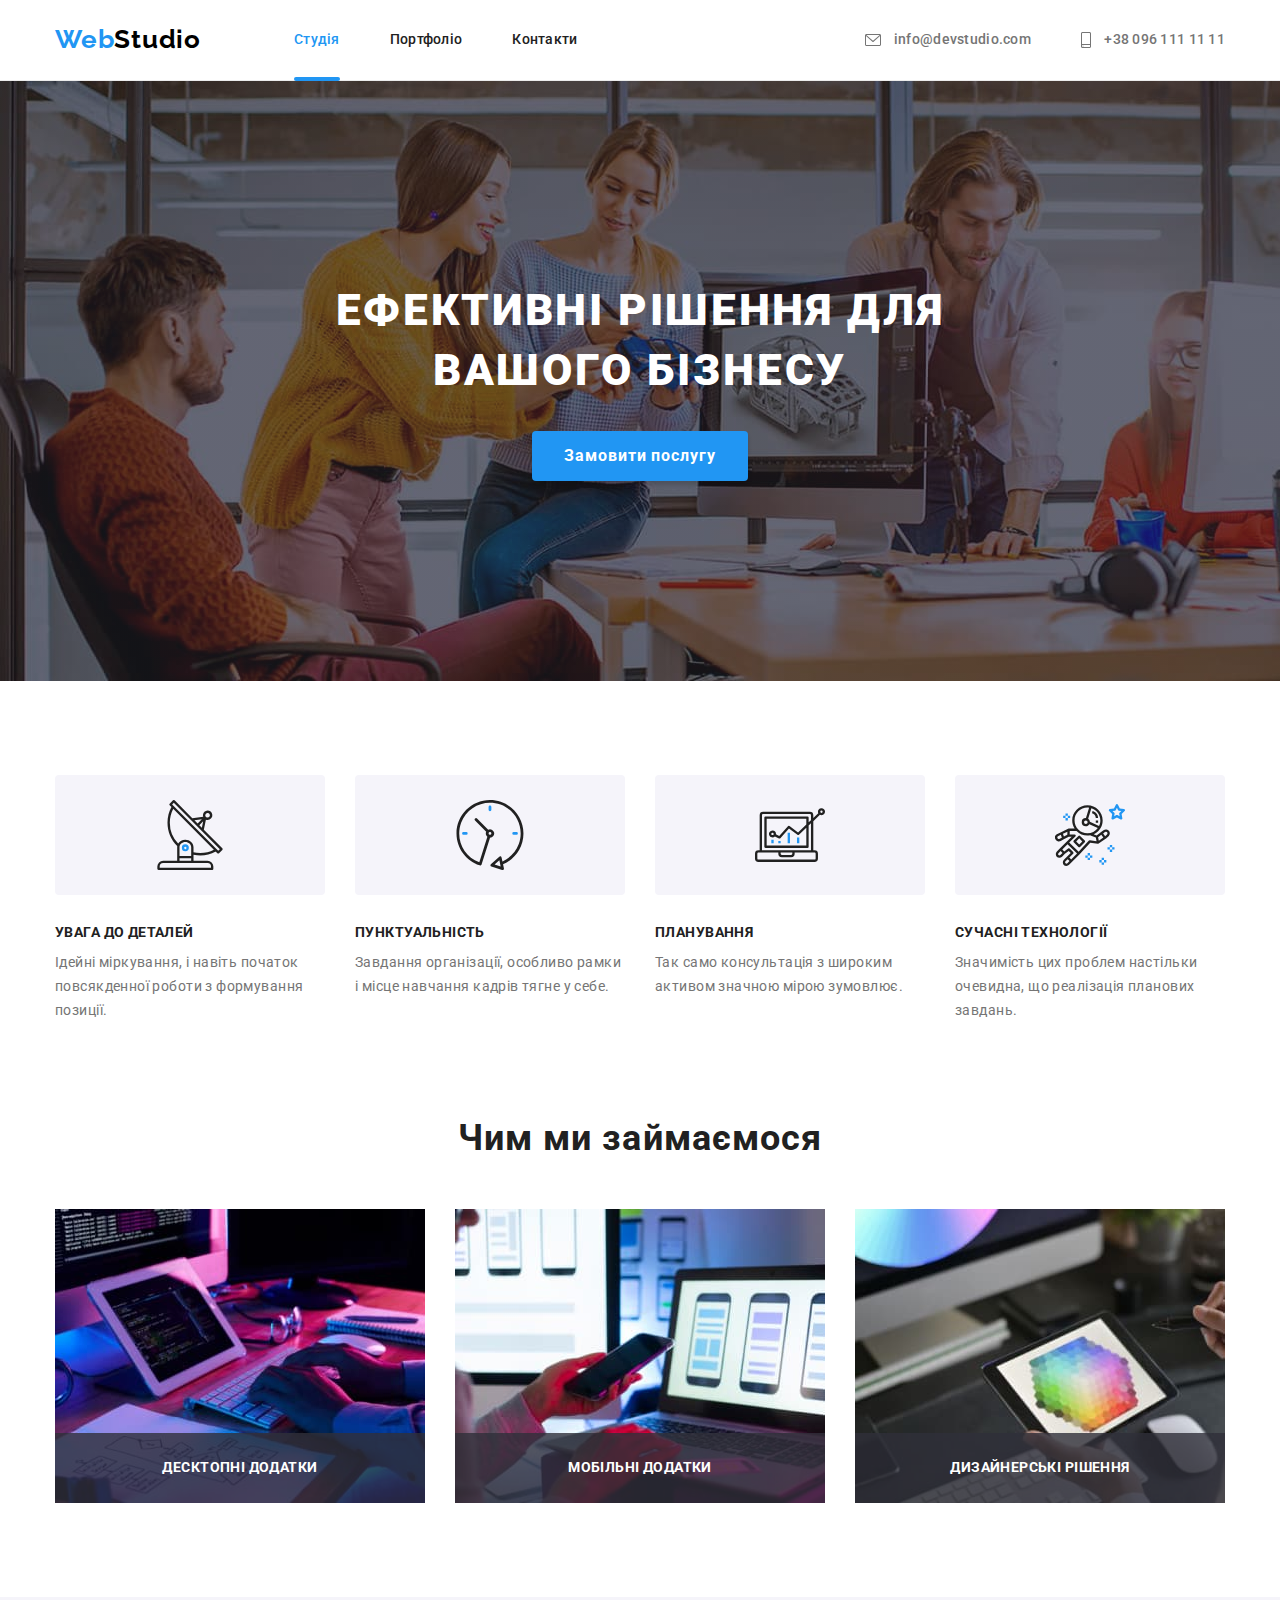
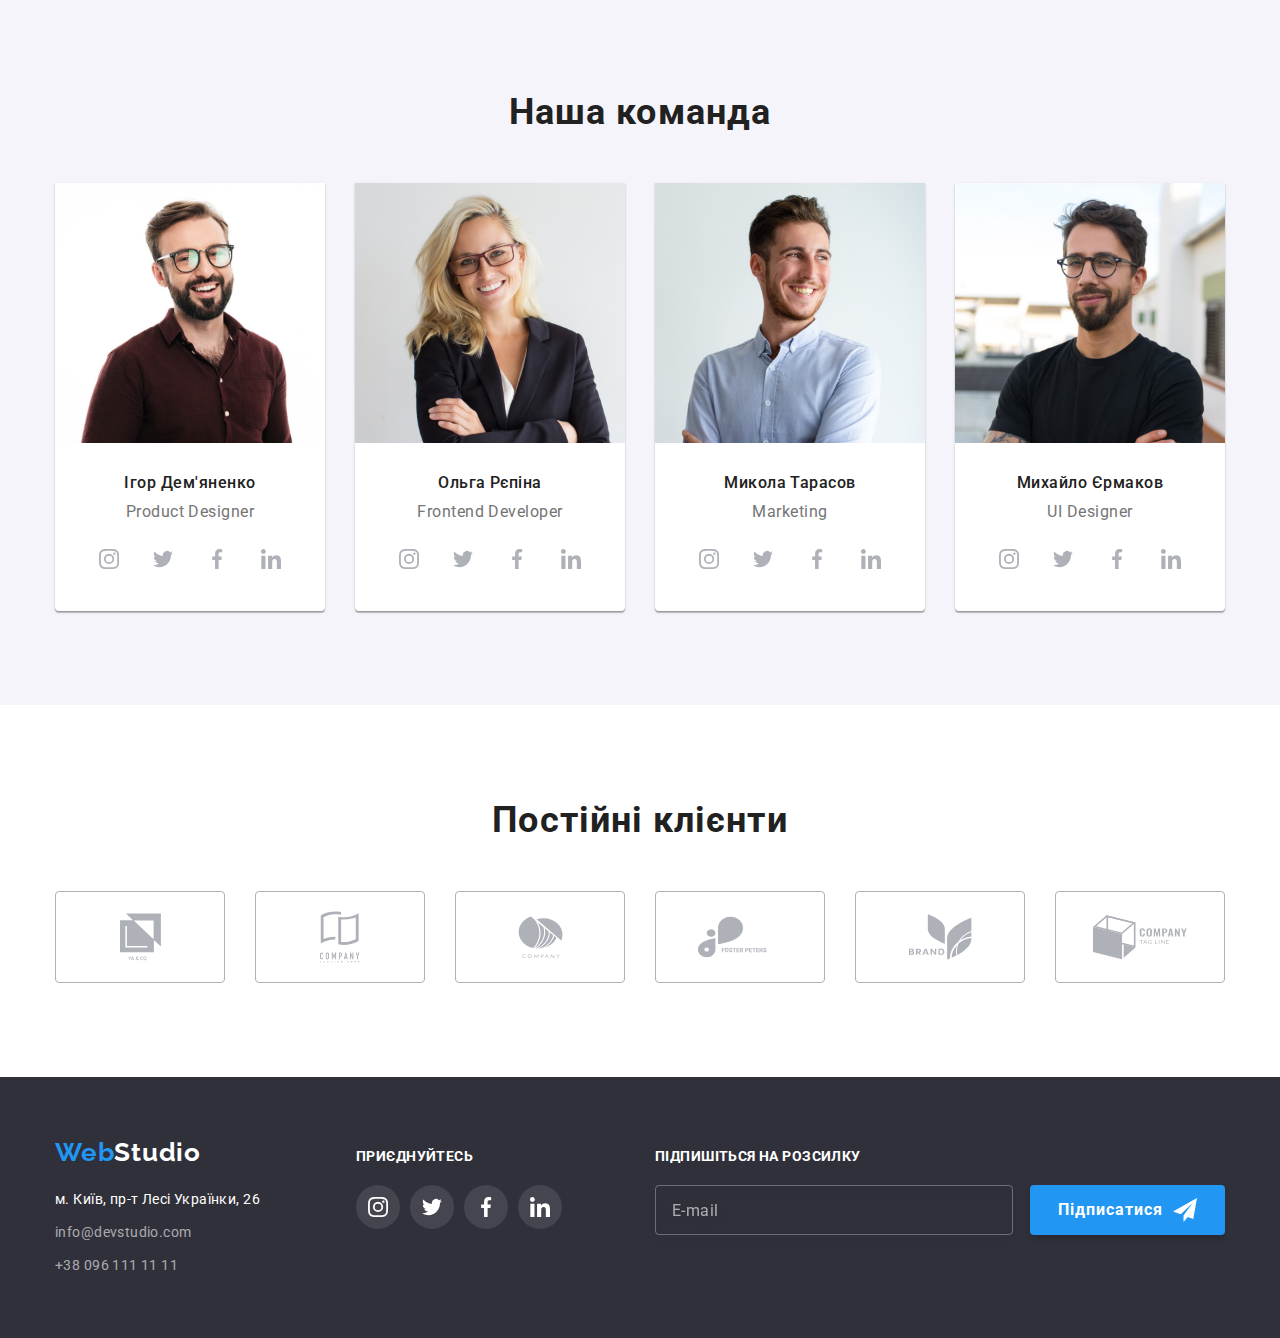
==== commit 47f9c5d8: "compiled scss to css" ====
--- a/index.html
+++ b/index.html
@@ -448,7 +448,7 @@
                             <use href="./images/icons.svg#icon-check"></use>
                         </svg>
                     </span>
-                    Погоджуюся з розсилкою та приймаю <a class="checkbox-link" href="#"> Умови договору</a>
+                    Погоджуюся з розсилкою та приймаю <a class="checkbox__link" href="#"> Умови договору</a>
                 </label>
                 <button class="button button--send" type="submit">Відправити</button>
             </form>
--- a/css/main.min.css
+++ b/css/main.min.css
@@ -1 +1 @@
-body{font-family:"Roboto","Montserrat","Open Sans",sans-serif;color:var(--prymary-text-color);background-color:var(--primary-bg-color)}h1,h2,h3,h4,h5,h6,p,ul{margin:0}ul,li{padding-left:0;list-style:none}img{display:block;max-width:100%}a{text-decoration:none;display:block}button{cursor:pointer}.site-nav__link.current::after{content:" ";display:inline-block;position:absolute}.container{width:1200px;margin:0 auto;padding-left:15px;padding-right:15px}.contacts__link,.site-nav__link{padding:32px 0;font-weight:500;font-size:14px;line-height:1.14;letter-spacing:.02em}.section{padding:94px 0}.feature__title--visually-hidden{position:absolute;width:1px;height:1px;margin:-1px;border:0;padding:0;clip:rect 0 0 0 0;overflow:hidden}.team__title,.work__title{margin-bottom:50px;font-size:36px;line-height:1.17;text-align:center;letter-spacing:.03em;color:#212121}.header{border-bottom:1px solid #ececec}.container--nav{display:-webkit-box;display:-ms-flexbox;display:flex;-webkit-box-align:center;-ms-flex-align:center;align-items:center}.logo{font-family:"Raleway";font-weight:700;font-size:26px;line-height:1.19;letter-spacing:.03em;color:#000}.logo--header{padding-top:24px;padding-bottom:25px}.logo__part{color:#2196f3}.site-nav{display:-webkit-box;display:-ms-flexbox;display:flex;-webkit-box-align:center;-ms-flex-align:center;align-items:center}.site-nav__list{display:-webkit-box;display:-ms-flexbox;display:flex;-webkit-box-align:center;-ms-flex-align:center;align-items:center;gap:50px;margin-left:93px}.site-nav__link{color:#212121;-webkit-transition:color 250ms cubic-bezier(0.4, 0, 0.2, 1);transition:color 250ms cubic-bezier(0.4, 0, 0.2, 1);-webkit-transition:fill 250ms cubic-bezier(0.4, 0, 0.2, 1);transition:fill 250ms cubic-bezier(0.4, 0, 0.2, 1)}.site-nav__link:hover,.site-nav__link:focus{color:#2196f3}.site-nav__link.current::after{bottom:0;left:0;width:100%;height:4px;background:#2196f3;border-radius:2px;-webkit-transform:translateY(1px);transform:translateY(1px)}.current{position:relative;color:#2196f3}.contacts{display:-webkit-box;display:-ms-flexbox;display:flex;-webkit-box-align:center;-ms-flex-align:center;align-items:center;margin-left:auto;gap:50px}.contacts__icon{color:currentColor;vertical-align:middle;margin-right:10px}.contacts__link{fill:#757575;color:#757575;-webkit-transition:color 250ms cubic-bezier(0.4, 0, 0.2, 1);transition:color 250ms cubic-bezier(0.4, 0, 0.2, 1);-webkit-transition:fill 250ms cubic-bezier(0.4, 0, 0.2, 1);transition:fill 250ms cubic-bezier(0.4, 0, 0.2, 1)}.contacts__link:hover,.contacts__link:focus{fill:#2196f3;color:#2196f3}.section--hero{padding:200px 0;text-align:center}.overlay{max-width:1600px;height:600px;margin-left:auto;margin-right:auto;background-color:#c4c4c4;background-image:-webkit-gradient(linear, left top, left bottom, from(rgba(47, 48, 58, 0.4)), to(rgba(47, 48, 58, 0.4))),url(../images/heroimg.jpg);background-image:linear-gradient(rgba(47, 48, 58, 0.4), rgba(47, 48, 58, 0.4)),url(../images/heroimg.jpg)}.hero__title{width:696px;margin-left:auto;margin-right:auto;margin-bottom:30px;font-weight:900;font-size:44px;line-height:1.36;letter-spacing:.06em;text-transform:uppercase;color:#fff}.button{padding:10px 32px;border-radius:4px;font-weight:700;font-size:16px;line-height:1.88;letter-spacing:.06em;color:#fff;background-color:#2196f3;-webkit-box-shadow:0px 4px 4px rgba(0,0,0,.15);box-shadow:0px 4px 4px rgba(0,0,0,.15);border:rgba(0,0,0,0);-webkit-transition:background-color 250ms cubic-bezier(0.4, 0, 0.2, 1);transition:background-color 250ms cubic-bezier(0.4, 0, 0.2, 1)}.button:hover,.button:focus{background-color:#188ce8}.section--feature{padding-bottom:47px}.feature__list{display:-webkit-box;display:-ms-flexbox;display:flex;-webkit-box-align:baseline;-ms-flex-align:baseline;align-items:baseline;gap:30px}.feature__item{-ms-flex-preferred-size:calc((100% - 90px)/4);flex-basis:calc((100% - 90px)/4)}.feature__icon{display:-webkit-box;display:-ms-flexbox;display:flex;-webkit-box-align:center;-ms-flex-align:center;align-items:center;-webkit-box-pack:center;-ms-flex-pack:center;justify-content:center;width:270px;height:120px;background-color:#f5f4fa;border-radius:4px}.feature__content{padding-top:30px}.feature__naming{margin-bottom:10px;font-size:14px;line-height:1.14;letter-spacing:.03em;text-transform:uppercase;color:#212121}.feature__discription{font-size:14px;line-height:1.71;letter-spacing:.03em;color:#757575}.section--work{padding-top:47px}.work__list{display:-webkit-box;display:-ms-flexbox;display:flex;-webkit-box-align:center;-ms-flex-align:center;align-items:center;gap:30px}.work__thumb{width:370px;height:294px;position:relative}.work__about{position:absolute;width:370px;height:70px;bottom:0;left:0;text-align:center;padding:27px 10px;font-weight:700;font-size:14px;line-height:1.14;text-align:center;letter-spacing:.03em;text-transform:uppercase;color:#fff;background-color:rgba(47,48,58,.8)}.section--team{background-color:#f5f4fa}.team__list{display:-webkit-box;display:-ms-flexbox;display:flex;-webkit-box-align:center;-ms-flex-align:center;align-items:center;-ms-flex-wrap:wrap;flex-wrap:wrap;gap:30px}.team__item{text-align:center;background:#fff;-webkit-box-shadow:0px 1px 3px rgba(0,0,0,.12),0px 1px 1px rgba(0,0,0,.14),0px 2px 1px rgba(0,0,0,.2);box-shadow:0px 1px 3px rgba(0,0,0,.12),0px 1px 1px rgba(0,0,0,.14),0px 2px 1px rgba(0,0,0,.2);border-radius:0px 0px 4px 4px}.team__wrapper{padding:30px 32px}.team__name{margin-bottom:10px;font-weight:500;font-size:16px;line-height:1.19;letter-spacing:.03em;color:#212121}.team__position{margin-bottom:16px;font-size:16px;line-height:1.19;letter-spacing:.03em;color:#757575}.icon__list{display:-webkit-box;display:-ms-flexbox;display:flex;-webkit-box-align:center;-ms-flex-align:center;align-items:center;gap:10px}.icon__network{display:-webkit-box;display:-ms-flexbox;display:flex;-webkit-box-align:center;-ms-flex-align:center;align-items:center;-webkit-box-pack:center;-ms-flex-pack:center;justify-content:center;width:44px;height:44px;border-radius:50%;fill:#afb1b8;-webkit-transition:background-color 250ms cubic-bezier(0.4, 0, 0.2, 1);transition:background-color 250ms cubic-bezier(0.4, 0, 0.2, 1);-webkit-transition:fill 250ms cubic-bezier(0.4, 0, 0.2, 1);transition:fill 250ms cubic-bezier(0.4, 0, 0.2, 1)}.icon__network:hover,.icon__network:focus{background-color:#2196f3;fill:#fff}.client__title{margin-bottom:50px;font-size:36px;line-height:1.17;text-align:center;letter-spacing:.03em;color:#212121}.client__list{display:-webkit-box;display:-ms-flexbox;display:flex;-webkit-box-align:center;-ms-flex-align:center;align-items:center;gap:30px}.client__icon{display:-webkit-box;display:-ms-flexbox;display:flex;-webkit-box-align:center;-ms-flex-align:center;align-items:center;-webkit-box-pack:center;-ms-flex-pack:center;justify-content:center;width:170px;height:92px;border:1px solid #afb1b8;border-radius:4px;fill:#afb1b8;-webkit-transition:fill 250ms cubic-bezier(0.4, 0, 0.2, 1);transition:fill 250ms cubic-bezier(0.4, 0, 0.2, 1);-webkit-transition:border 250ms cubic-bezier(0.4, 0, 0.2, 1);transition:border 250ms cubic-bezier(0.4, 0, 0.2, 1)}.client__icon:hover,.client__icon:focus{fill:#2196f3;border:1px solid #2196f3}/*# sourceMappingURL=main.min.css.map */+body{font-family:"Roboto","Montserrat","Open Sans",sans-serif;color:var(--prymary-text-color);background-color:var(--primary-bg-color)}h1,h2,h3,h4,h5,h6,p,ul{margin:0}ul,li{padding-left:0;list-style:none}img{display:block;max-width:100%}a{text-decoration:none;display:block}button{cursor:pointer}.project__thumb::before,.site-nav__link.current::after{content:" ";display:inline-block;position:absolute}.container{width:1200px;margin:0 auto;padding-left:15px;padding-right:15px}.contacts__link,.site-nav__link{padding:32px 0;font-weight:500;font-size:14px;line-height:1.14;letter-spacing:.02em}.section{padding:94px 0}.checkbox,.project__title--visually-hidden,.feature__title--visually-hidden{position:absolute;width:1px;height:1px;margin:-1px;border:0;padding:0;clip:rect 0 0 0 0;overflow:hidden}.team__title,.work__title{margin-bottom:50px;font-size:36px;line-height:1.17;text-align:center;letter-spacing:.03em;color:#212121}.button--send,.button--pic,.button{background-color:#2196f3;-webkit-box-shadow:0px 4px 4px rgba(0,0,0,.15);box-shadow:0px 4px 4px rgba(0,0,0,.15);border:rgba(0,0,0,0);font-weight:700;font-size:16px;line-height:1.88;letter-spacing:.06em}.form__textarea,.form__entry{display:block;width:100%;padding:11px 12px;border:1px solid rgba(33,33,33,.2);border-radius:4px;cursor:pointer}.header{border-bottom:1px solid #ececec}.container--nav{display:-webkit-box;display:-ms-flexbox;display:flex;-webkit-box-align:center;-ms-flex-align:center;align-items:center}.logo{font-family:"Raleway";font-weight:700;font-size:26px;line-height:1.19;letter-spacing:.03em;color:#000}.logo--header{padding-top:24px;padding-bottom:25px}.logo--footer{color:#fff}.logo__part{color:#2196f3}.site-nav{display:-webkit-box;display:-ms-flexbox;display:flex;-webkit-box-align:center;-ms-flex-align:center;align-items:center}.site-nav__list{display:-webkit-box;display:-ms-flexbox;display:flex;-webkit-box-align:center;-ms-flex-align:center;align-items:center;gap:50px;margin-left:93px}.site-nav__link{color:#212121;-webkit-transition:color 2250ms cubic-bezier(0.4, 0, 0.2, 1);transition:color 2250ms cubic-bezier(0.4, 0, 0.2, 1);-webkit-transition:fill 2250ms cubic-bezier(0.4, 0, 0.2, 1);transition:fill 2250ms cubic-bezier(0.4, 0, 0.2, 1)}.site-nav__link:hover,.site-nav__link:focus{color:#2196f3}.site-nav__link.current::after{bottom:0;left:0;width:100%;height:4px;background:#2196f3;border-radius:2px;-webkit-transform:translateY(1px);transform:translateY(1px)}.current{position:relative;color:#2196f3}.contacts{display:-webkit-box;display:-ms-flexbox;display:flex;-webkit-box-align:center;-ms-flex-align:center;align-items:center;margin-left:auto;gap:50px}.contacts__icon{color:currentColor;vertical-align:middle;margin-right:10px}.contacts__link{fill:#757575;color:#757575;-webkit-transition:color 2250ms cubic-bezier(0.4, 0, 0.2, 1);transition:color 2250ms cubic-bezier(0.4, 0, 0.2, 1);-webkit-transition:fill 2250ms cubic-bezier(0.4, 0, 0.2, 1);transition:fill 2250ms cubic-bezier(0.4, 0, 0.2, 1)}.contacts__link:hover,.contacts__link:focus{fill:#2196f3;color:#2196f3}.section--hero{padding:200px 0;text-align:center}.overlay{max-width:1600px;height:600px;margin-left:auto;margin-right:auto;background-color:#c4c4c4;background-image:-webkit-gradient(linear, left top, left bottom, from(rgba(47, 48, 58, 0.4)), to(rgba(47, 48, 58, 0.4))),url(../images/heroimg.jpg);background-image:linear-gradient(rgba(47, 48, 58, 0.4), rgba(47, 48, 58, 0.4)),url(../images/heroimg.jpg)}.hero__title{width:696px;margin-left:auto;margin-right:auto;margin-bottom:30px;font-weight:900;font-size:44px;line-height:1.36;letter-spacing:.06em;text-transform:uppercase;color:#fff}.button{padding:10px 32px;border-radius:4px;color:#fff}.button:hover,.button:focus{background-color:#188ce8}.button--pic{display:-webkit-box;display:-ms-flexbox;display:flex;-webkit-box-align:center;-ms-flex-align:center;align-items:center;text-align:center;padding:10px 28px;border-radius:4px;position:absolute;bottom:0;right:0;-webkit-transition:background-color 2250ms cubic-bezier(0.4, 0, 0.2, 1);transition:background-color 2250ms cubic-bezier(0.4, 0, 0.2, 1)}.button--pic::after{content:" ";display:inline-block;width:24px;height:24px;margin-left:10px;background-image:url(../images/send.svg)}.button--pic:hover,.button--pic:focus{background-color:#188ce8}.project__filter{display:-webkit-box;display:-ms-flexbox;display:flex;-webkit-box-align:center;-ms-flex-align:center;align-items:center;-webkit-box-pack:center;-ms-flex-pack:center;justify-content:center;margin-bottom:50px;gap:8px}.button--select{padding:6px 22px;font-weight:500;font-size:16px;line-height:1.62;letter-spacing:.03em;color:#212121;background:#f5f4fa;-webkit-box-shadow:none;box-shadow:none;-webkit-transition:color 2250ms cubic-bezier(0.4, 0, 0.2, 1);transition:color 2250ms cubic-bezier(0.4, 0, 0.2, 1);-webkit-transition:background-color 2250ms cubic-bezier(0.4, 0, 0.2, 1);transition:background-color 2250ms cubic-bezier(0.4, 0, 0.2, 1);-webkit-transition:-webkit-box-shadow 2250ms cubic-bezier(0.4, 0, 0.2, 1);transition:-webkit-box-shadow 2250ms cubic-bezier(0.4, 0, 0.2, 1);transition:box-shadow 2250ms cubic-bezier(0.4, 0, 0.2, 1);transition:box-shadow 2250ms cubic-bezier(0.4, 0, 0.2, 1), -webkit-box-shadow 2250ms cubic-bezier(0.4, 0, 0.2, 1)}.button--select:hover,.button--select:focus{color:#fff;background-color:#2196f3;-webkit-box-shadow:0px 3px 1px rgba(0,0,0,.1),0px 1px 2px rgba(0,0,0,.08),0px 2px 2px rgba(0,0,0,.12);box-shadow:0px 3px 1px rgba(0,0,0,.1),0px 1px 2px rgba(0,0,0,.08),0px 2px 2px rgba(0,0,0,.12)}.button--send{padding:10px 52px;font-family:"Roboto";display:inline-block;-webkit-box-align:center;-ms-flex-align:center;align-items:center;text-align:center;-webkit-transition:background-color 2250ms cubic-bezier(0.4, 0, 0.2, 1);transition:background-color 2250ms cubic-bezier(0.4, 0, 0.2, 1)}.button--send:hover,.button--send:focus{background-color:#188ce8}.section--feature{padding-bottom:47px}.feature__list{display:-webkit-box;display:-ms-flexbox;display:flex;-webkit-box-align:baseline;-ms-flex-align:baseline;align-items:baseline;gap:30px}.feature__item{-ms-flex-preferred-size:calc((100% - 90px)/4);flex-basis:calc((100% - 90px)/4)}.feature__icon{display:-webkit-box;display:-ms-flexbox;display:flex;-webkit-box-align:center;-ms-flex-align:center;align-items:center;-webkit-box-pack:center;-ms-flex-pack:center;justify-content:center;width:270px;height:120px;background-color:#f5f4fa;border-radius:4px}.feature__content{padding-top:30px}.feature__naming{margin-bottom:10px;font-size:14px;line-height:1.14;letter-spacing:.03em;text-transform:uppercase;color:#212121}.feature__discription{font-size:14px;line-height:1.71;letter-spacing:.03em;color:#757575}.section--work{padding-top:47px}.work__list{display:-webkit-box;display:-ms-flexbox;display:flex;-webkit-box-align:center;-ms-flex-align:center;align-items:center;gap:30px}.work__thumb{width:370px;height:294px;position:relative}.work__about{position:absolute;width:370px;height:70px;bottom:0;left:0;text-align:center;padding:27px 10px;font-weight:700;font-size:14px;line-height:1.14;text-align:center;letter-spacing:.03em;text-transform:uppercase;color:#fff;background-color:rgba(47,48,58,.8)}.section--team{background-color:#f5f4fa}.team__list{display:-webkit-box;display:-ms-flexbox;display:flex;-webkit-box-align:center;-ms-flex-align:center;align-items:center;-ms-flex-wrap:wrap;flex-wrap:wrap;gap:30px}.team__item{text-align:center;background:#fff;-webkit-box-shadow:0px 1px 3px rgba(0,0,0,.12),0px 1px 1px rgba(0,0,0,.14),0px 2px 1px rgba(0,0,0,.2);box-shadow:0px 1px 3px rgba(0,0,0,.12),0px 1px 1px rgba(0,0,0,.14),0px 2px 1px rgba(0,0,0,.2);border-radius:0px 0px 4px 4px}.team__wrapper{padding:30px 32px}.team__name{margin-bottom:10px;font-weight:500;font-size:16px;line-height:1.19;letter-spacing:.03em;color:#212121}.team__position{margin-bottom:16px;font-size:16px;line-height:1.19;letter-spacing:.03em;color:#757575}.icon__list{display:-webkit-box;display:-ms-flexbox;display:flex;-webkit-box-align:center;-ms-flex-align:center;align-items:center;gap:10px}.icon__network{display:-webkit-box;display:-ms-flexbox;display:flex;-webkit-box-align:center;-ms-flex-align:center;align-items:center;-webkit-box-pack:center;-ms-flex-pack:center;justify-content:center;width:44px;height:44px;border-radius:50%;fill:#afb1b8;-webkit-transition:background-color 2250ms cubic-bezier(0.4, 0, 0.2, 1);transition:background-color 2250ms cubic-bezier(0.4, 0, 0.2, 1);-webkit-transition:fill 2250ms cubic-bezier(0.4, 0, 0.2, 1);transition:fill 2250ms cubic-bezier(0.4, 0, 0.2, 1)}.icon__network:hover,.icon__network:focus{background-color:#2196f3;fill:#fff}.icon__network--footer{display:-webkit-box;display:-ms-flexbox;display:flex;-webkit-box-align:center;-ms-flex-align:center;align-items:center;-webkit-box-pack:center;-ms-flex-pack:center;justify-content:center;width:44px;height:44px;border-radius:50%;fill:#fff;background-color:rgba(255,255,255,.1);-webkit-transition:background-color 2250ms cubic-bezier(0.4, 0, 0.2, 1);transition:background-color 2250ms cubic-bezier(0.4, 0, 0.2, 1)}.icon__network--footer:hover,.icon__network--footer:focus{background-color:#2196f3}.client__title{margin-bottom:50px;font-size:36px;line-height:1.17;text-align:center;letter-spacing:.03em;color:#212121}.client__list{display:-webkit-box;display:-ms-flexbox;display:flex;-webkit-box-align:center;-ms-flex-align:center;align-items:center;gap:30px}.client__icon{display:-webkit-box;display:-ms-flexbox;display:flex;-webkit-box-align:center;-ms-flex-align:center;align-items:center;-webkit-box-pack:center;-ms-flex-pack:center;justify-content:center;width:170px;height:92px;border:1px solid #afb1b8;border-radius:4px;fill:#afb1b8;-webkit-transition:fill 2250ms cubic-bezier(0.4, 0, 0.2, 1);transition:fill 2250ms cubic-bezier(0.4, 0, 0.2, 1);-webkit-transition:border 2250ms cubic-bezier(0.4, 0, 0.2, 1);transition:border 2250ms cubic-bezier(0.4, 0, 0.2, 1)}.client__icon:hover,.client__icon:focus{fill:#2196f3;border:1px solid #2196f3}.footer{padding:60px 0;background-color:#2f303a}.footer__content{display:-webkit-box;display:-ms-flexbox;display:flex;-webkit-box-align:baseline;-ms-flex-align:baseline;align-items:baseline}.footer__location{width:231px}.action{margin-left:70px;margin-right:93px}.action__title{display:block;margin-bottom:20px;font-size:14px;line-height:1.14;letter-spacing:.03em;text-transform:uppercase;color:#fff}.address{margin-top:20px}.address__item:not(:first-child){margin-top:9px}.address__map,.address__contact{font-size:14px;line-height:1.71;letter-spacing:.03em;text-decoration:none;font-style:normal}.address__map{color:#fff;-webkit-transition:color 2250ms cubic-bezier(0.4, 0, 0.2, 1);transition:color 2250ms cubic-bezier(0.4, 0, 0.2, 1)}.address__contact{color:rgba(255,255,255,.6);-webkit-transition:color 2250ms cubic-bezier(0.4, 0, 0.2, 1);transition:color 2250ms cubic-bezier(0.4, 0, 0.2, 1)}.address__map:hover,.address__map:focus,.address__contact:hover,.address__contact:focus{color:#2196f3}.icon__list{display:-webkit-box;display:-ms-flexbox;display:flex;-webkit-box-align:center;-ms-flex-align:center;align-items:center;gap:10px}.icon__network{display:-webkit-box;display:-ms-flexbox;display:flex;-webkit-box-align:center;-ms-flex-align:center;align-items:center;-webkit-box-pack:center;-ms-flex-pack:center;justify-content:center;width:44px;height:44px;border-radius:50%;fill:#afb1b8;-webkit-transition:background-color 2250ms cubic-bezier(0.4, 0, 0.2, 1);transition:background-color 2250ms cubic-bezier(0.4, 0, 0.2, 1);-webkit-transition:fill 2250ms cubic-bezier(0.4, 0, 0.2, 1);transition:fill 2250ms cubic-bezier(0.4, 0, 0.2, 1)}.icon__network:hover,.icon__network:focus{background-color:#2196f3;fill:#fff}.icon__network--footer{display:-webkit-box;display:-ms-flexbox;display:flex;-webkit-box-align:center;-ms-flex-align:center;align-items:center;-webkit-box-pack:center;-ms-flex-pack:center;justify-content:center;width:44px;height:44px;border-radius:50%;fill:#fff;background-color:rgba(255,255,255,.1);-webkit-transition:background-color 2250ms cubic-bezier(0.4, 0, 0.2, 1);transition:background-color 2250ms cubic-bezier(0.4, 0, 0.2, 1)}.icon__network--footer:hover,.icon__network--footer:focus{background-color:#2196f3}.form{width:570px;position:relative}.form__label{display:block;margin-bottom:20px;font-weight:700;font-size:14px;line-height:1.14;letter-spacing:.03em;text-transform:uppercase;color:#fff}.form__input{width:358px;height:50px;padding:15px 0 15px 16px;border:1px solid rgba(255,255,255,.3);-webkit-filter:drop-shadow(0px 4px 4px rgba(0, 0, 0, 0.15));filter:drop-shadow(0px 4px 4px rgba(0, 0, 0, 0.15));border-radius:4px;background-color:rgba(0,0,0,0);-webkit-transition:border-color 2250ms linear;transition:border-color 2250ms linear}.form__input:hover,.form__input:focus{border-color:#2196f3}.form__input::-webkit-input-placeholder{display:-webkit-box;display:flex;-webkit-box-align:center;align-items:center;font-size:16px;line-height:1.25;letter-spacing:.03em;color:rgba(255,255,255,.6)}.form__input::-moz-placeholder{display:flex;align-items:center;font-size:16px;line-height:1.25;letter-spacing:.03em;color:rgba(255,255,255,.6)}.form__input:-ms-input-placeholder{display:-ms-flexbox;display:flex;-ms-flex-align:center;align-items:center;font-size:16px;line-height:1.25;letter-spacing:.03em;color:rgba(255,255,255,.6)}.form__input::-ms-input-placeholder{display:-ms-flexbox;display:flex;-ms-flex-align:center;align-items:center;font-size:16px;line-height:1.25;letter-spacing:.03em;color:rgba(255,255,255,.6)}.form__input::placeholder{display:-webkit-box;display:-ms-flexbox;display:flex;-webkit-box-align:center;-ms-flex-align:center;align-items:center;font-size:16px;line-height:1.25;letter-spacing:.03em;color:rgba(255,255,255,.6)}.form__input__focus{color:#fff;outline:#2196f3;padding-left:16px;font-size:16px;line-height:1.25;letter-spacing:.03em}.button{padding:10px 32px;border-radius:4px;color:#fff}.button:hover,.button:focus{background-color:#188ce8}.button--pic{display:-webkit-box;display:-ms-flexbox;display:flex;-webkit-box-align:center;-ms-flex-align:center;align-items:center;text-align:center;padding:10px 28px;border-radius:4px;position:absolute;bottom:0;right:0;-webkit-transition:background-color 2250ms cubic-bezier(0.4, 0, 0.2, 1);transition:background-color 2250ms cubic-bezier(0.4, 0, 0.2, 1)}.button--pic::after{content:" ";display:inline-block;width:24px;height:24px;margin-left:10px;background-image:url(../images/send.svg)}.button--pic:hover,.button--pic:focus{background-color:#188ce8}.project__filter{display:-webkit-box;display:-ms-flexbox;display:flex;-webkit-box-align:center;-ms-flex-align:center;align-items:center;-webkit-box-pack:center;-ms-flex-pack:center;justify-content:center;margin-bottom:50px;gap:8px}.button--select{padding:6px 22px;font-weight:500;font-size:16px;line-height:1.62;letter-spacing:.03em;color:#212121;background:#f5f4fa;-webkit-box-shadow:none;box-shadow:none;-webkit-transition:color 2250ms cubic-bezier(0.4, 0, 0.2, 1);transition:color 2250ms cubic-bezier(0.4, 0, 0.2, 1);-webkit-transition:background-color 2250ms cubic-bezier(0.4, 0, 0.2, 1);transition:background-color 2250ms cubic-bezier(0.4, 0, 0.2, 1);-webkit-transition:-webkit-box-shadow 2250ms cubic-bezier(0.4, 0, 0.2, 1);transition:-webkit-box-shadow 2250ms cubic-bezier(0.4, 0, 0.2, 1);transition:box-shadow 2250ms cubic-bezier(0.4, 0, 0.2, 1);transition:box-shadow 2250ms cubic-bezier(0.4, 0, 0.2, 1), -webkit-box-shadow 2250ms cubic-bezier(0.4, 0, 0.2, 1)}.button--select:hover,.button--select:focus{color:#fff;background-color:#2196f3;-webkit-box-shadow:0px 3px 1px rgba(0,0,0,.1),0px 1px 2px rgba(0,0,0,.08),0px 2px 2px rgba(0,0,0,.12);box-shadow:0px 3px 1px rgba(0,0,0,.1),0px 1px 2px rgba(0,0,0,.08),0px 2px 2px rgba(0,0,0,.12)}.button--send{padding:10px 52px;font-family:"Roboto";display:inline-block;-webkit-box-align:center;-ms-flex-align:center;align-items:center;text-align:center;-webkit-transition:background-color 2250ms cubic-bezier(0.4, 0, 0.2, 1);transition:background-color 2250ms cubic-bezier(0.4, 0, 0.2, 1)}.button--send:hover,.button--send:focus{background-color:#188ce8}.form__modal{width:448px;text-align:center}.form__group{margin-bottom:20px}.form__title{display:inline-block;margin-bottom:12px;font-size:20px;line-height:1.15;letter-spacing:.03em;color:#212121}.form__marker{position:relative;display:block;text-align:left;font-size:12px;line-height:1.17;letter-spacing:.01em;color:#757575}.form__marker:not(:last-child){margin-bottom:10px}.form__marker:last-child{margin-bottom:20px}.form__entry{padding-left:42px;margin-top:4px;-webkit-transition:border 2250ms cubic-bezier(0.4, 0, 0.2, 1);transition:border 2250ms cubic-bezier(0.4, 0, 0.2, 1)}.form__entry:focus{outline:none;border:1px solid #2196f3}.form__icon{position:absolute;top:50%;left:12px;-webkit-transition:fill 2250ms cubic-bezier(0.4, 0, 0.2, 1);transition:fill 2250ms cubic-bezier(0.4, 0, 0.2, 1)}.form__entry:focus+.form__icon{fill:#2196f3}.form__textarea{padding:12px 16px;margin-top:4px;color:currentColor;resize:none;-webkit-transition:border 2250ms cubic-bezier(0.4, 0, 0.2, 1);transition:border 2250ms cubic-bezier(0.4, 0, 0.2, 1)}.form__textarea:focus{outline:none;border:1px solid #2196f3}.form__textarea::-webkit-input-placeholder{font-size:12px;line-height:1.17;letter-spacing:.01em;color:rgba(117,117,117,.5)}.form__textarea::-moz-placeholder{font-size:12px;line-height:1.17;letter-spacing:.01em;color:rgba(117,117,117,.5)}.form__textarea:-ms-input-placeholder{font-size:12px;line-height:1.17;letter-spacing:.01em;color:rgba(117,117,117,.5)}.form__textarea::-ms-input-placeholder{font-size:12px;line-height:1.17;letter-spacing:.01em;color:rgba(117,117,117,.5)}.form__textarea::placeholder{font-size:12px;line-height:1.17;letter-spacing:.01em;color:rgba(117,117,117,.5)}.project__portfolio{display:-webkit-box;display:-ms-flexbox;display:flex;-webkit-box-align:center;-ms-flex-align:center;align-items:center;-ms-flex-wrap:wrap;flex-wrap:wrap;gap:30px}.project__thumb{position:relative;overflow:hidden}.project__thumb::before{top:0;left:0;width:100%;height:100%;background-color:rgba(33,150,243,.9);opacity:0;-webkit-transform:translateY(100%);transform:translateY(100%);-webkit-transition:opacity 2250ms cubic-bezier(0.4, 0, 0.2, 1);transition:opacity 2250ms cubic-bezier(0.4, 0, 0.2, 1);-webkit-transition:-webkit-transform 2250ms cubic-bezier(0.4, 0, 0.2, 1);transition:-webkit-transform 2250ms cubic-bezier(0.4, 0, 0.2, 1);transition:transform 2250ms cubic-bezier(0.4, 0, 0.2, 1);transition:transform 2250ms cubic-bezier(0.4, 0, 0.2, 1), -webkit-transform 2250ms cubic-bezier(0.4, 0, 0.2, 1)}.project__link:hover .project__thumb::before,.project__link:focus .project__thumb::before{opacity:1;-webkit-transform:translateY(0);transform:translateY(0)}.project__discription{position:absolute;font-size:18px;line-height:1.56;letter-spacing:.03em;color:#fff;padding:63px 24px;opacity:0;-webkit-transform:translateY(100%);transform:translateY(100%);-webkit-transition:opacity 2250ms cubic-bezier(0.4, 0, 0.2, 1);transition:opacity 2250ms cubic-bezier(0.4, 0, 0.2, 1);-webkit-transition:-webkit-transform 2250ms cubic-bezier(0.4, 0, 0.2, 1);transition:-webkit-transform 2250ms cubic-bezier(0.4, 0, 0.2, 1);transition:transform 2250ms cubic-bezier(0.4, 0, 0.2, 1);transition:transform 2250ms cubic-bezier(0.4, 0, 0.2, 1), -webkit-transform 2250ms cubic-bezier(0.4, 0, 0.2, 1)}.project__link:hover .project__discription,.project__link:focus .project__discription{opacity:1;-webkit-transform:translateY(0);transform:translateY(0)}.project__link{background-color:#fff;-webkit-transition:-webkit-box-shadow 2250ms cubic-bezier(0.4, 0, 0.2, 1);transition:-webkit-box-shadow 2250ms cubic-bezier(0.4, 0, 0.2, 1);transition:box-shadow 2250ms cubic-bezier(0.4, 0, 0.2, 1);transition:box-shadow 2250ms cubic-bezier(0.4, 0, 0.2, 1), -webkit-box-shadow 2250ms cubic-bezier(0.4, 0, 0.2, 1)}.project__link:hover,.project__link:focus{-webkit-box-shadow:0px 1px 1px rgba(0,0,0,.12),0px 4px 4px rgba(0,0,0,.06),1px 4px 6px rgba(0,0,0,.16);box-shadow:0px 1px 1px rgba(0,0,0,.12),0px 4px 4px rgba(0,0,0,.06),1px 4px 6px rgba(0,0,0,.16)}.project__wrapper{padding:20px 24px;border-right:1px solid #eee;border-bottom:1px solid #eee;border-left:1px solid #eee}.project__name{margin-bottom:4px;font-size:18px;line-height:2;letter-spacing:.06em;color:#212121}.project__type{font-size:16px;line-height:1.88;letter-spacing:.03em;color:#757575}.backdrop{position:fixed;top:0;left:0;width:100%;height:100%;background-color:rgba(0,0,0,.2);opacity:1;-webkit-transition:opacity 2250ms cubic-bezier(0.4, 0, 0.2, 1);transition:opacity 2250ms cubic-bezier(0.4, 0, 0.2, 1)}.backdrop.is-hidden{opacity:0;pointer-events:none;visibility:hidden}.modal{position:absolute;top:50%;left:50%;min-width:528px;min-height:581px;padding:40px;background-color:#fff;-webkit-box-shadow:0px 1px 3px rgba(0,0,0,.12),0px 1px 1px rgba(0,0,0,.14),0px 2px 1px rgba(0,0,0,.2);box-shadow:0px 1px 3px rgba(0,0,0,.12),0px 1px 1px rgba(0,0,0,.14),0px 2px 1px rgba(0,0,0,.2);border-radius:4px;opacity:1;-webkit-transform:translate(-50%, -50%) scale(1.1);transform:translate(-50%, -50%) scale(1.1);-webkit-transition:-webkit-transform 2250ms cubic-bezier(0.4, 0, 0.2, 1);transition:-webkit-transform 2250ms cubic-bezier(0.4, 0, 0.2, 1);transition:transform 2250ms cubic-bezier(0.4, 0, 0.2, 1);transition:transform 2250ms cubic-bezier(0.4, 0, 0.2, 1), -webkit-transform 2250ms cubic-bezier(0.4, 0, 0.2, 1);-webkit-transition:opacity 2250ms cubic-bezier(0.4, 0, 0.2, 1);transition:opacity 2250ms cubic-bezier(0.4, 0, 0.2, 1);-webkit-transition:visibility 2250ms cubic-bezier(0.4, 0, 0.2, 1);transition:visibility 2250ms cubic-bezier(0.4, 0, 0.2, 1)}.backdrop.is-hidden .modal{opacity:0;-webkit-transform:translate(-50%, -50%) scale(1);transform:translate(-50%, -50%) scale(1);visibility:hidden}.modal__close{display:-webkit-box;display:-ms-flexbox;display:flex;-webkit-box-align:center;-ms-flex-align:center;align-items:center;-webkit-box-pack:center;-ms-flex-pack:center;justify-content:center;position:absolute;top:8px;right:8px;width:30px;height:30px;border-radius:50%;fill:#000;background-color:#fff;border:1px solid rgba(0,0,0,.1);-webkit-transition:fill 2250ms cubic-bezier(0.4, 0, 0.2, 1);transition:fill 2250ms cubic-bezier(0.4, 0, 0.2, 1)}.modal__close:hover,.modal__close:focus{fill:#2196f3}.no-scroll{overflow:hidden}.form{width:570px;position:relative}.form__label{display:block;margin-bottom:20px;font-weight:700;font-size:14px;line-height:1.14;letter-spacing:.03em;text-transform:uppercase;color:#fff}.form__input{width:358px;height:50px;padding:15px 0 15px 16px;border:1px solid rgba(255,255,255,.3);-webkit-filter:drop-shadow(0px 4px 4px rgba(0, 0, 0, 0.15));filter:drop-shadow(0px 4px 4px rgba(0, 0, 0, 0.15));border-radius:4px;background-color:rgba(0,0,0,0);-webkit-transition:border-color 2250ms linear;transition:border-color 2250ms linear}.form__input:hover,.form__input:focus{border-color:#2196f3}.form__input::-webkit-input-placeholder{display:-webkit-box;display:flex;-webkit-box-align:center;align-items:center;font-size:16px;line-height:1.25;letter-spacing:.03em;color:rgba(255,255,255,.6)}.form__input::-moz-placeholder{display:flex;align-items:center;font-size:16px;line-height:1.25;letter-spacing:.03em;color:rgba(255,255,255,.6)}.form__input:-ms-input-placeholder{display:-ms-flexbox;display:flex;-ms-flex-align:center;align-items:center;font-size:16px;line-height:1.25;letter-spacing:.03em;color:rgba(255,255,255,.6)}.form__input::-ms-input-placeholder{display:-ms-flexbox;display:flex;-ms-flex-align:center;align-items:center;font-size:16px;line-height:1.25;letter-spacing:.03em;color:rgba(255,255,255,.6)}.form__input::placeholder{display:-webkit-box;display:-ms-flexbox;display:flex;-webkit-box-align:center;-ms-flex-align:center;align-items:center;font-size:16px;line-height:1.25;letter-spacing:.03em;color:rgba(255,255,255,.6)}.form__input__focus{color:#fff;outline:#2196f3;padding-left:16px;font-size:16px;line-height:1.25;letter-spacing:.03em}.button{padding:10px 32px;border-radius:4px;color:#fff}.button:hover,.button:focus{background-color:#188ce8}.button--pic{display:-webkit-box;display:-ms-flexbox;display:flex;-webkit-box-align:center;-ms-flex-align:center;align-items:center;text-align:center;padding:10px 28px;border-radius:4px;position:absolute;bottom:0;right:0;-webkit-transition:background-color 2250ms cubic-bezier(0.4, 0, 0.2, 1);transition:background-color 2250ms cubic-bezier(0.4, 0, 0.2, 1)}.button--pic::after{content:" ";display:inline-block;width:24px;height:24px;margin-left:10px;background-image:url(../images/send.svg)}.button--pic:hover,.button--pic:focus{background-color:#188ce8}.project__filter{display:-webkit-box;display:-ms-flexbox;display:flex;-webkit-box-align:center;-ms-flex-align:center;align-items:center;-webkit-box-pack:center;-ms-flex-pack:center;justify-content:center;margin-bottom:50px;gap:8px}.button--select{padding:6px 22px;font-weight:500;font-size:16px;line-height:1.62;letter-spacing:.03em;color:#212121;background:#f5f4fa;-webkit-box-shadow:none;box-shadow:none;-webkit-transition:color 2250ms cubic-bezier(0.4, 0, 0.2, 1);transition:color 2250ms cubic-bezier(0.4, 0, 0.2, 1);-webkit-transition:background-color 2250ms cubic-bezier(0.4, 0, 0.2, 1);transition:background-color 2250ms cubic-bezier(0.4, 0, 0.2, 1);-webkit-transition:-webkit-box-shadow 2250ms cubic-bezier(0.4, 0, 0.2, 1);transition:-webkit-box-shadow 2250ms cubic-bezier(0.4, 0, 0.2, 1);transition:box-shadow 2250ms cubic-bezier(0.4, 0, 0.2, 1);transition:box-shadow 2250ms cubic-bezier(0.4, 0, 0.2, 1), -webkit-box-shadow 2250ms cubic-bezier(0.4, 0, 0.2, 1)}.button--select:hover,.button--select:focus{color:#fff;background-color:#2196f3;-webkit-box-shadow:0px 3px 1px rgba(0,0,0,.1),0px 1px 2px rgba(0,0,0,.08),0px 2px 2px rgba(0,0,0,.12);box-shadow:0px 3px 1px rgba(0,0,0,.1),0px 1px 2px rgba(0,0,0,.08),0px 2px 2px rgba(0,0,0,.12)}.button--send{padding:10px 52px;font-family:"Roboto";display:inline-block;-webkit-box-align:center;-ms-flex-align:center;align-items:center;text-align:center;-webkit-transition:background-color 2250ms cubic-bezier(0.4, 0, 0.2, 1);transition:background-color 2250ms cubic-bezier(0.4, 0, 0.2, 1)}.button--send:hover,.button--send:focus{background-color:#188ce8}.form__modal{width:448px;text-align:center}.form__group{margin-bottom:20px}.form__title{display:inline-block;margin-bottom:12px;font-size:20px;line-height:1.15;letter-spacing:.03em;color:#212121}.form__marker{position:relative;display:block;text-align:left;font-size:12px;line-height:1.17;letter-spacing:.01em;color:#757575}.form__marker:not(:last-child){margin-bottom:10px}.form__marker:last-child{margin-bottom:20px}.form__entry{padding-left:42px;margin-top:4px;-webkit-transition:border 2250ms cubic-bezier(0.4, 0, 0.2, 1);transition:border 2250ms cubic-bezier(0.4, 0, 0.2, 1)}.form__entry:focus{outline:none;border:1px solid #2196f3}.form__icon{position:absolute;top:50%;left:12px;-webkit-transition:fill 2250ms cubic-bezier(0.4, 0, 0.2, 1);transition:fill 2250ms cubic-bezier(0.4, 0, 0.2, 1)}.form__entry:focus+.form__icon{fill:#2196f3}.form__textarea{padding:12px 16px;margin-top:4px;color:currentColor;resize:none;-webkit-transition:border 2250ms cubic-bezier(0.4, 0, 0.2, 1);transition:border 2250ms cubic-bezier(0.4, 0, 0.2, 1)}.form__textarea:focus{outline:none;border:1px solid #2196f3}.form__textarea::-webkit-input-placeholder{font-size:12px;line-height:1.17;letter-spacing:.01em;color:rgba(117,117,117,.5)}.form__textarea::-moz-placeholder{font-size:12px;line-height:1.17;letter-spacing:.01em;color:rgba(117,117,117,.5)}.form__textarea:-ms-input-placeholder{font-size:12px;line-height:1.17;letter-spacing:.01em;color:rgba(117,117,117,.5)}.form__textarea::-ms-input-placeholder{font-size:12px;line-height:1.17;letter-spacing:.01em;color:rgba(117,117,117,.5)}.form__textarea::placeholder{font-size:12px;line-height:1.17;letter-spacing:.01em;color:rgba(117,117,117,.5)}.checkbox{-webkit-appearance:none;-moz-appearance:none;appearance:none;outline:none}.checkbox__label{position:relative;margin-bottom:30px;display:-webkit-inline-box;display:-ms-inline-flexbox;display:inline-flex;-webkit-box-align:center;-ms-flex-align:center;align-items:center;-webkit-box-pack:center;-ms-flex-pack:center;justify-content:center;font-size:14px;line-height:1.71;letter-spacing:.03em;color:#757575}.checkbox__link{font-size:14px;line-height:1.71;letter-spacing:.03em;-webkit-text-decoration-line:underline;text-decoration-line:underline;color:#2196f3}.checkbox__icon svg{visibility:hidden;display:-webkit-box;display:-ms-flexbox;display:flex;-webkit-box-align:center;-ms-flex-align:center;align-items:center;-webkit-box-pack:center;-ms-flex-pack:center;justify-content:center;position:absolute;top:3px;left:-13px;width:16px;height:15px;border-radius:2px;background-color:#2196f3;background-size:cover}.checkbox:checked+.checkbox__icon svg{visibility:visible}.checkbox__icon{margin-top:-4px;margin-left:-13px;margin-right:7px;width:16px;height:15px;border:2px solid #212121;border-radius:2px;background-color:#fff}.checkbox:focus+.checkbox__icon{outline:2px solid #2196f3}.checkbox:checked+.checkbox__icon{outline:none}.button{padding:10px 32px;border-radius:4px;color:#fff}.button:hover,.button:focus{background-color:#188ce8}.button--pic{display:-webkit-box;display:-ms-flexbox;display:flex;-webkit-box-align:center;-ms-flex-align:center;align-items:center;text-align:center;padding:10px 28px;border-radius:4px;position:absolute;bottom:0;right:0;-webkit-transition:background-color 2250ms cubic-bezier(0.4, 0, 0.2, 1);transition:background-color 2250ms cubic-bezier(0.4, 0, 0.2, 1)}.button--pic::after{content:" ";display:inline-block;width:24px;height:24px;margin-left:10px;background-image:url(../images/send.svg)}.button--pic:hover,.button--pic:focus{background-color:#188ce8}.project__filter{display:-webkit-box;display:-ms-flexbox;display:flex;-webkit-box-align:center;-ms-flex-align:center;align-items:center;-webkit-box-pack:center;-ms-flex-pack:center;justify-content:center;margin-bottom:50px;gap:8px}.button--select{padding:6px 22px;font-weight:500;font-size:16px;line-height:1.62;letter-spacing:.03em;color:#212121;background:#f5f4fa;-webkit-box-shadow:none;box-shadow:none;-webkit-transition:color 2250ms cubic-bezier(0.4, 0, 0.2, 1);transition:color 2250ms cubic-bezier(0.4, 0, 0.2, 1);-webkit-transition:background-color 2250ms cubic-bezier(0.4, 0, 0.2, 1);transition:background-color 2250ms cubic-bezier(0.4, 0, 0.2, 1);-webkit-transition:-webkit-box-shadow 2250ms cubic-bezier(0.4, 0, 0.2, 1);transition:-webkit-box-shadow 2250ms cubic-bezier(0.4, 0, 0.2, 1);transition:box-shadow 2250ms cubic-bezier(0.4, 0, 0.2, 1);transition:box-shadow 2250ms cubic-bezier(0.4, 0, 0.2, 1), -webkit-box-shadow 2250ms cubic-bezier(0.4, 0, 0.2, 1)}.button--select:hover,.button--select:focus{color:#fff;background-color:#2196f3;-webkit-box-shadow:0px 3px 1px rgba(0,0,0,.1),0px 1px 2px rgba(0,0,0,.08),0px 2px 2px rgba(0,0,0,.12);box-shadow:0px 3px 1px rgba(0,0,0,.1),0px 1px 2px rgba(0,0,0,.08),0px 2px 2px rgba(0,0,0,.12)}.button--send{padding:10px 52px;font-family:"Roboto";display:inline-block;-webkit-box-align:center;-ms-flex-align:center;align-items:center;text-align:center;-webkit-transition:background-color 2250ms cubic-bezier(0.4, 0, 0.2, 1);transition:background-color 2250ms cubic-bezier(0.4, 0, 0.2, 1)}.button--send:hover,.button--send:focus{background-color:#188ce8}/*# sourceMappingURL=main.min.css.map */